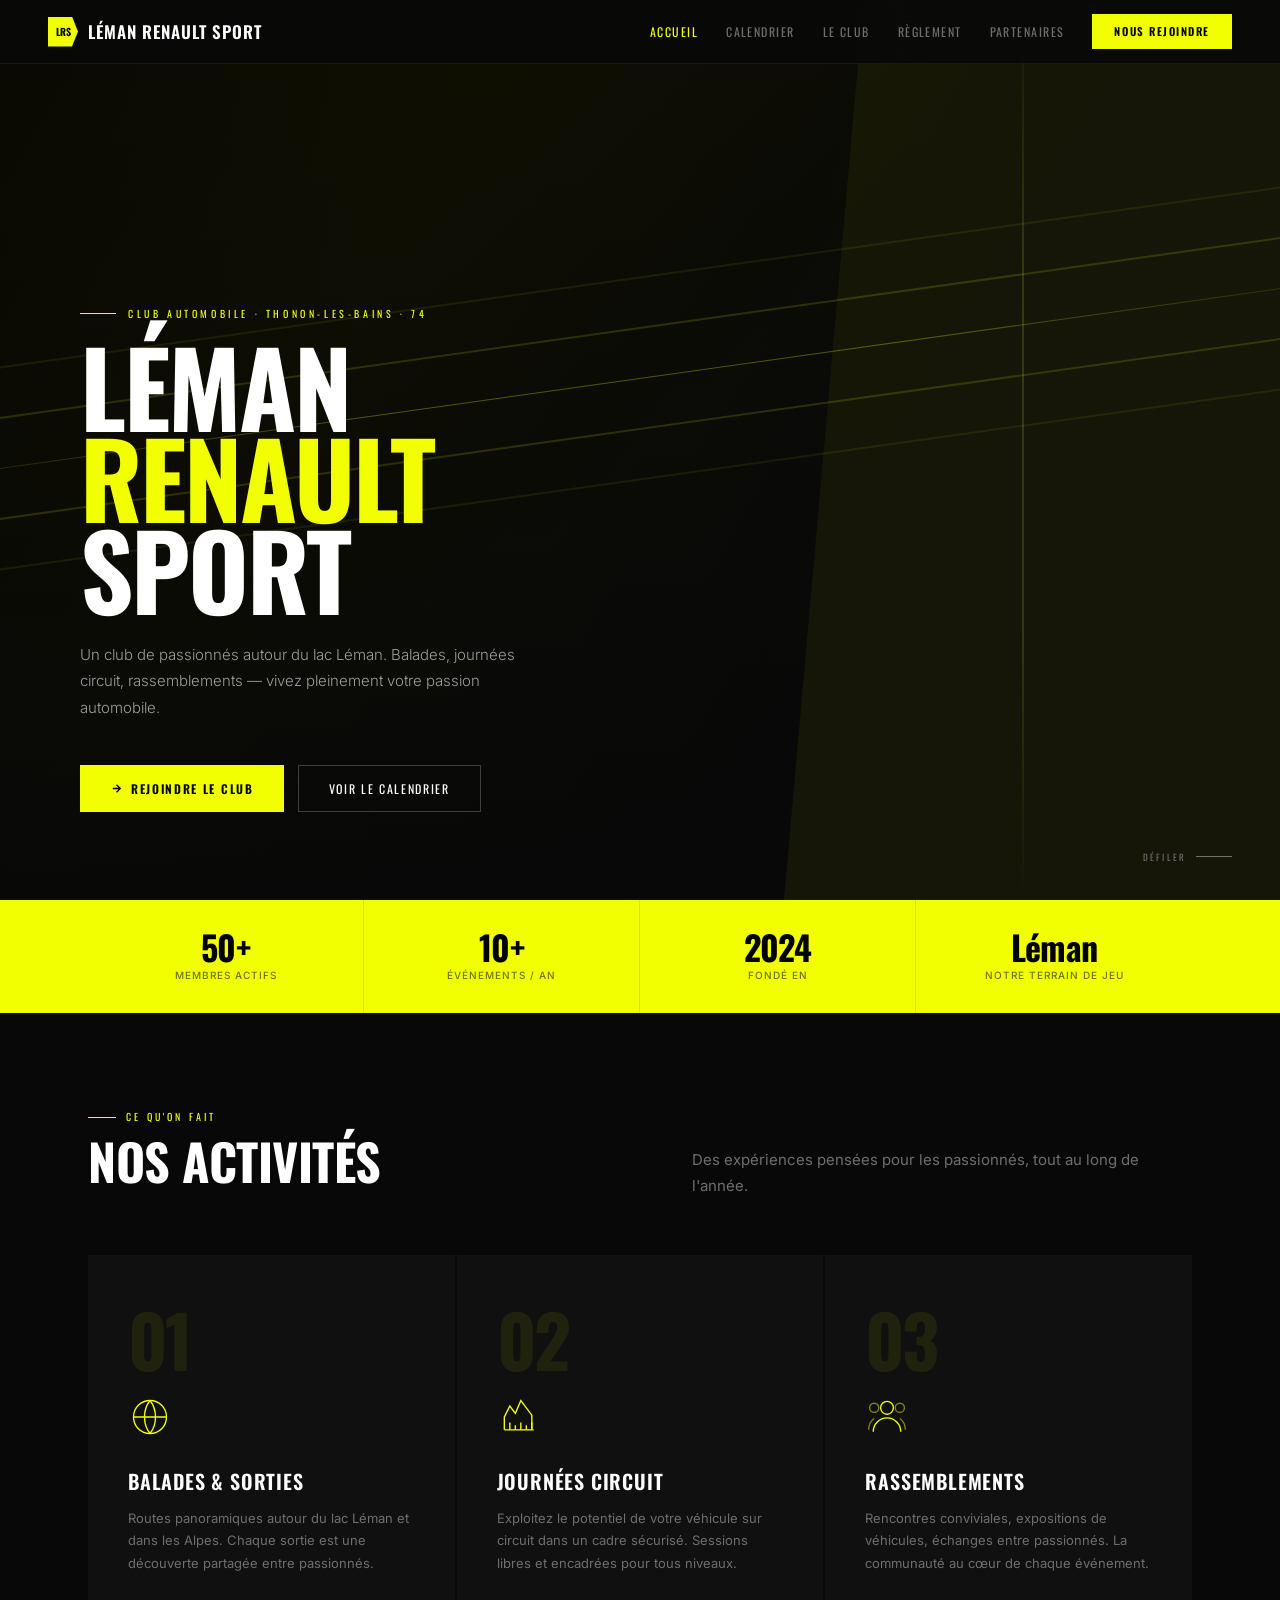
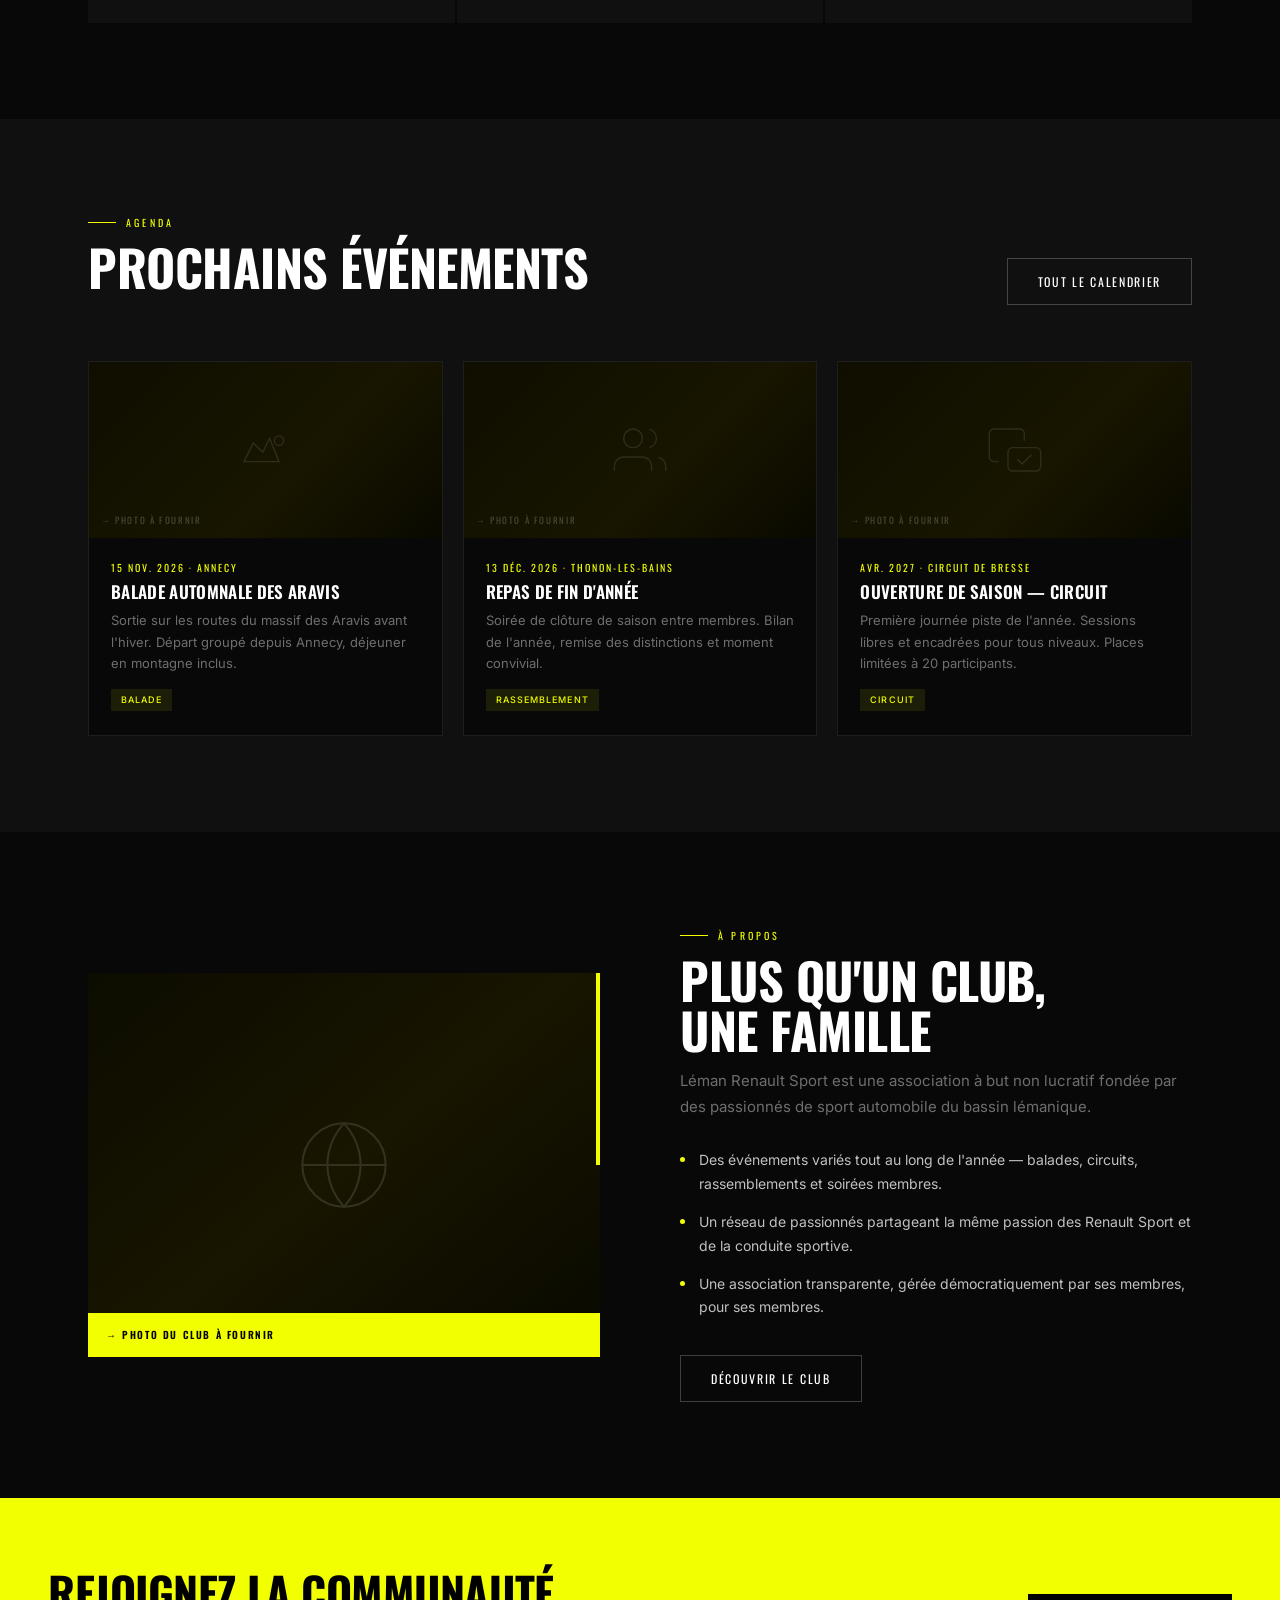
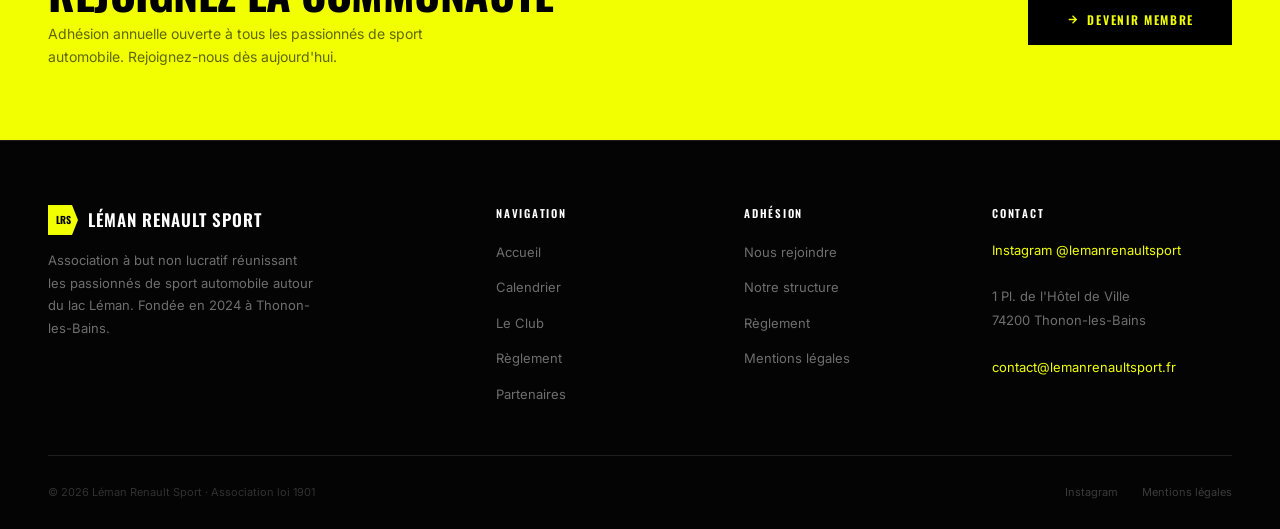
==== index.html @ 1f9570a2 "Instagram : liens footer → profil, lien DM conservé pour le calendrier et nous-rejoindre" ====
<!DOCTYPE html>
<html lang="fr">
<head>
<meta charset="UTF-8">
<meta name="viewport" content="width=device-width, initial-scale=1.0">
<title>Léman Renault Sport — Club automobile du lac Léman</title>
<link rel="preconnect" href="https://fonts.googleapis.com">
<link rel="preconnect" href="https://fonts.gstatic.com" crossorigin>
<link href="https://fonts.googleapis.com/css2?family=Oswald:wght@300;400;500;600;700&family=Inter:ital,wght@0,300;0,400;0,500;0,600;1,300&display=swap" rel="stylesheet">
<style>
:root {
  --bg: #080808;
  --surface: #101010;
  --surface-2: #161616;
  --fg: #ffffff;
  --muted: #6e6e6e;
  --border: #1e1e1e;
  --accent: #f1ff00;
  --accent-dim: rgba(241,255,0,0.08);
}
*, *::before, *::after { box-sizing: border-box; margin: 0; padding: 0; }
html { scroll-behavior: smooth; }
body {
  background: var(--bg);
  color: var(--fg);
  font-family: 'Inter', system-ui, sans-serif;
  font-size: 16px;
  line-height: 1.6;
  overflow-x: hidden;
}

/* ── NAV ── */
nav {
  position: fixed; top: 0; left: 0; right: 0; z-index: 200;
  height: 64px;
  display: flex; align-items: center;
  padding: 0 48px;
  background: rgba(8,8,8,0.88);
  backdrop-filter: blur(16px);
  -webkit-backdrop-filter: blur(16px);
  border-bottom: 1px solid rgba(255,255,255,0.06);
}
.nav-logo {
  display: flex; align-items: center; gap: 10px; margin-right: auto;
  font-family: 'Oswald', sans-serif; font-size: 17px; font-weight: 600;
  letter-spacing: 0.06em; text-transform: uppercase;
  color: var(--fg); text-decoration: none;
}
.logo-badge {
  width: 30px; height: 30px;
  background: var(--accent);
  display: flex; align-items: center; justify-content: center;
  clip-path: polygon(0 0, 80% 0, 100% 50%, 80% 100%, 0 100%);
  flex-shrink: 0;
}
.logo-badge span {
  font-family: 'Oswald', sans-serif; font-size: 10px; font-weight: 700;
  color: #000; letter-spacing: 0;
}
.nav-links {
  display: flex; align-items: center; gap: 28px; list-style: none;
}
.nav-links a {
  font-family: 'Oswald', sans-serif; font-size: 12px; font-weight: 400;
  letter-spacing: 0.12em; text-transform: uppercase;
  color: var(--muted); text-decoration: none;
  transition: color 0.2s;
}
.nav-links a:hover { color: var(--fg); }
.nav-links a.active { color: var(--accent); }
.nav-join {
  margin-left: 28px;
  padding: 9px 22px;
  background: var(--accent); color: #000;
  font-family: 'Oswald', sans-serif; font-size: 11px; font-weight: 600;
  letter-spacing: 0.14em; text-transform: uppercase;
  text-decoration: none; transition: background 0.2s;
}
.nav-join:hover { background: #fff; }
.nav-burger {
  display: none; flex-direction: column; gap: 5px;
  cursor: pointer; margin-left: auto; padding: 6px;
}
.nav-burger span { display: block; width: 22px; height: 2px; background: var(--fg); }

/* ── HERO ── */
.hero {
  position: relative; height: 100vh; min-height: 620px;
  display: flex; align-items: flex-end; padding: 0 0 88px 80px;
  overflow: hidden;
}
.hero-bg {
  position: absolute; inset: 0;
  background:
    linear-gradient(to bottom, rgba(8,8,8,0.2) 0%, rgba(8,8,8,0.55) 55%, rgba(8,8,8,0.97) 100%),
    linear-gradient(120deg, #0a0a00 0%, #111100 30%, #090909 70%, #0a0a0a 100%);
}
/* Yellow diagonal accent */
.hero-diagonal {
  position: absolute; inset: 0; overflow: hidden; pointer-events: none;
}
.hero-diagonal::before {
  content: '';
  position: absolute; top: -10%; right: -5%;
  width: 45%; height: 130%;
  background: var(--accent);
  clip-path: polygon(18% 0, 100% 0, 100% 100%, 0 100%);
  opacity: 0.05;
}
.hero-diagonal::after {
  content: '';
  position: absolute; top: 0; right: 20%;
  width: 2px; height: 100%;
  background: linear-gradient(to bottom, transparent, var(--accent) 30%, var(--accent) 70%, transparent);
  opacity: 0.15;
}
/* Speed lines */
.hero-lines {
  position: absolute; inset: 0; pointer-events: none; overflow: hidden;
}
.hero-lines::before {
  content: '';
  position: absolute; top: 42%; left: -20%; width: 140%; height: 1px;
  background: linear-gradient(90deg, transparent 0%, rgba(241,255,0,0.3) 35%, rgba(241,255,0,0.3) 65%, transparent 100%);
  transform: rotate(-8deg);
  box-shadow:
    0 50px 0 0.5px rgba(241,255,0,0.15),
    0 100px 0 0.5px rgba(241,255,0,0.08),
    0 -50px 0 0.5px rgba(241,255,0,0.15),
    0 -100px 0 0.5px rgba(241,255,0,0.08);
}
.hero-content {
  position: relative; z-index: 2; max-width: 820px;
}
.hero-eyebrow {
  font-family: 'Oswald', sans-serif; font-size: 10px; font-weight: 400;
  letter-spacing: 0.36em; text-transform: uppercase; color: var(--accent);
  margin-bottom: 18px;
  display: flex; align-items: center; gap: 12px;
}
.hero-eyebrow::before {
  content: ''; display: block; width: 36px; height: 1px; background: var(--accent);
}
.hero-title {
  font-family: 'Oswald', sans-serif;
  font-size: clamp(52px, 9vw, 104px);
  font-weight: 700; line-height: 0.88;
  letter-spacing: -0.02em; text-transform: uppercase;
  margin-bottom: 28px;
}
.hero-title .y { color: var(--accent); }
.hero-sub {
  font-size: 15px; font-weight: 300;
  color: rgba(255,255,255,0.6);
  max-width: 440px; margin-bottom: 44px; line-height: 1.75;
}
.hero-actions { display: flex; align-items: center; gap: 14px; }
.btn-primary {
  display: inline-flex; align-items: center; gap: 8px;
  padding: 14px 30px;
  background: var(--accent); color: #000;
  font-family: 'Oswald', sans-serif; font-size: 12px; font-weight: 600;
  letter-spacing: 0.14em; text-transform: uppercase; text-decoration: none;
  transition: background 0.18s, transform 0.18s;
}
.btn-primary:hover { background: #fff; transform: translateY(-2px); }
.btn-ghost {
  display: inline-flex; align-items: center; gap: 8px;
  padding: 13px 30px;
  border: 1px solid rgba(255,255,255,0.22); color: var(--fg);
  font-family: 'Oswald', sans-serif; font-size: 12px; font-weight: 400;
  letter-spacing: 0.14em; text-transform: uppercase; text-decoration: none;
  transition: border-color 0.18s;
}
.btn-ghost:hover { border-color: rgba(255,255,255,0.7); }
.hero-scroll {
  position: absolute; bottom: 36px; right: 48px; z-index: 2;
  display: flex; align-items: center; gap: 10px;
  font-family: 'Oswald', sans-serif; font-size: 9px; font-weight: 400;
  letter-spacing: 0.24em; text-transform: uppercase; color: var(--muted);
}
.hero-scroll::after {
  content: ''; display: block; width: 36px; height: 1px; background: var(--muted);
}

/* ── STATS BAR ── */
.stats {
  background: var(--accent);
}
.stats-inner {
  display: grid; grid-template-columns: repeat(4,1fr);
  max-width: 1200px; margin: 0 auto; padding: 0 48px;
}
.stat {
  padding: 30px 0;
  display: flex; flex-direction: column; align-items: center; gap: 3px;
  border-right: 1px solid rgba(0,0,0,0.1);
}
.stat:last-child { border-right: none; }
.stat-n {
  font-family: 'Oswald', sans-serif; font-size: 34px; font-weight: 700;
  color: #000; letter-spacing: -0.02em; line-height: 1;
}
.stat-l {
  font-size: 10px; font-weight: 500; letter-spacing: 0.1em;
  text-transform: uppercase; color: rgba(0,0,0,0.55);
}

/* ── SHARED SECTION STYLES ── */
.sec { padding: 96px 0; }
.container { max-width: 1200px; margin: 0 auto; padding: 0 48px; }
.eyebrow {
  font-family: 'Oswald', sans-serif; font-size: 10px; font-weight: 400;
  letter-spacing: 0.32em; text-transform: uppercase; color: var(--accent);
  margin-bottom: 10px;
  display: flex; align-items: center; gap: 10px;
}
.eyebrow::before { content: ''; display: block; width: 28px; height: 1px; background: var(--accent); }
.sec-title {
  font-family: 'Oswald', sans-serif;
  font-size: clamp(30px, 4vw, 50px);
  font-weight: 700; text-transform: uppercase;
  letter-spacing: -0.01em; line-height: 1; margin-bottom: 14px;
}
.sec-lead {
  font-size: 15px; color: var(--muted); line-height: 1.75; max-width: 500px;
}
.sec-header {
  display: flex; align-items: flex-end; justify-content: space-between;
  gap: 40px; margin-bottom: 56px;
}
.sec-header .sec-lead { margin-bottom: 0; }

/* ── ACTIVITIES ── */
.activities-bg { background: var(--bg); }
.act-grid {
  display: grid; grid-template-columns: repeat(3,1fr); gap: 2px;
}
.act-card {
  padding: 48px 40px;
  background: var(--surface);
  position: relative; overflow: hidden;
  transition: background 0.25s;
}
.act-card::after {
  content: ''; position: absolute; bottom: 0; left: 0; right: 0; height: 2px;
  background: var(--accent);
  transform: scaleX(0); transform-origin: left;
  transition: transform 0.3s;
}
.act-card:hover { background: var(--surface-2); }
.act-card:hover::after { transform: scaleX(1); }
.act-num {
  font-family: 'Oswald', sans-serif; font-size: 72px; font-weight: 700;
  color: var(--accent-dim); line-height: 1;
  letter-spacing: -0.04em; margin-bottom: 20px;
}
.act-icon {
  width: 44px; height: 44px; margin-bottom: 18px; color: var(--accent);
}
.act-card h3 {
  font-family: 'Oswald', sans-serif; font-size: 20px; font-weight: 600;
  text-transform: uppercase; letter-spacing: 0.04em; margin-bottom: 10px;
}
.act-card p { font-size: 13px; color: var(--muted); line-height: 1.75; }

/* ── EVENTS PREVIEW ── */
.events-bg { background: var(--surface); }
.ev-grid {
  display: grid; grid-template-columns: repeat(3,1fr); gap: 20px;
}
.ev-card {
  background: var(--bg); border: 1px solid var(--border);
  overflow: hidden; transition: border-color 0.2s, transform 0.2s;
}
.ev-card:hover { border-color: rgba(241,255,0,0.4); transform: translateY(-4px); }
.ev-img {
  height: 176px; position: relative; overflow: hidden;
  background: linear-gradient(135deg, #0f0e00 0%, #181600 60%, #0a0900 100%);
  display: flex; align-items: center; justify-content: center;
}
.ev-img-label {
  position: absolute; bottom: 10px; left: 12px;
  font-family: 'Oswald', sans-serif; font-size: 9px; letter-spacing: 0.18em;
  text-transform: uppercase; color: rgba(255,255,255,0.22);
}
.ev-img svg { opacity: 0.1; }
.ev-body { padding: 22px 22px 24px; }
.ev-date {
  font-family: 'Oswald', sans-serif; font-size: 10px; font-weight: 400;
  letter-spacing: 0.2em; text-transform: uppercase; color: var(--accent);
  margin-bottom: 6px;
}
.ev-card h3 {
  font-family: 'Oswald', sans-serif; font-size: 17px; font-weight: 600;
  text-transform: uppercase; letter-spacing: 0.02em;
  line-height: 1.2; margin-bottom: 8px;
}
.ev-card p { font-size: 13px; color: var(--muted); line-height: 1.65; }
.ev-tag {
  display: inline-block; margin-top: 14px;
  padding: 4px 10px;
  background: rgba(241,255,0,0.09); color: var(--accent);
  font-size: 9px; font-weight: 500; letter-spacing: 0.12em; text-transform: uppercase;
}

/* ── ABOUT ── */
.about-bg { background: var(--bg); }
.about-grid {
  display: grid; grid-template-columns: 1fr 1fr; gap: 80px; align-items: center;
}
.about-visual {
  aspect-ratio: 4/3; position: relative;
  background: var(--surface); overflow: hidden;
}
.about-vis-inner {
  position: absolute; inset: 0;
  background: linear-gradient(140deg, #0c0c00 0%, #181500 50%, #090900 100%);
  display: flex; align-items: center; justify-content: center;
}
.about-vis-inner svg { opacity: 0.12; }
.about-vis-bar {
  position: absolute; bottom: 0; left: 0; right: 0;
  padding: 14px 18px;
  background: var(--accent);
  font-family: 'Oswald', sans-serif; font-size: 10px; font-weight: 600;
  letter-spacing: 0.16em; text-transform: uppercase; color: #000;
}
.about-vis-stripe {
  position: absolute; top: 0; right: 0; width: 4px; height: 50%;
  background: var(--accent);
}
.about-values {
  display: flex; flex-direction: column; gap: 14px;
  margin: 28px 0 36px;
}
.about-val {
  display: flex; align-items: flex-start; gap: 14px;
}
.val-dot {
  width: 5px; height: 5px; background: var(--accent); border-radius: 50%;
  margin-top: 9px; flex-shrink: 0;
}
.about-val p { font-size: 14px; color: rgba(255,255,255,0.75); line-height: 1.7; }

/* ── JOIN CTA ── */
.join-band {
  background: var(--accent);
  padding: 0 48px;
}
.join-inner {
  max-width: 1200px; margin: 0 auto;
  display: flex; align-items: center; justify-content: space-between;
  gap: 40px; padding: 72px 0;
}
.join-inner h2 {
  font-family: 'Oswald', sans-serif;
  font-size: clamp(26px, 3.5vw, 46px);
  font-weight: 700; text-transform: uppercase;
  letter-spacing: -0.01em; color: #000; line-height: 1;
}
.join-inner p { font-size: 14px; color: rgba(0,0,0,0.6); margin-top: 8px; max-width: 380px; }
.btn-dark {
  flex-shrink: 0;
  display: inline-flex; align-items: center; gap: 8px;
  padding: 16px 38px;
  background: #000; color: var(--accent);
  font-family: 'Oswald', sans-serif; font-size: 12px; font-weight: 600;
  letter-spacing: 0.14em; text-transform: uppercase; text-decoration: none;
  transition: background 0.18s;
}
.btn-dark:hover { background: #1a1a1a; }

/* ── FOOTER ── */
footer {
  background: #040404;
  border-top: 1px solid var(--border);
  padding: 64px 48px 28px;
}
.footer-grid {
  max-width: 1200px; margin: 0 auto;
  display: grid; grid-template-columns: 2fr 1fr 1fr 1.2fr;
  gap: 48px;
  padding-bottom: 48px; border-bottom: 1px solid var(--border); margin-bottom: 28px;
}
.footer-brand p {
  font-size: 13px; color: var(--muted); line-height: 1.75;
  margin-top: 14px; max-width: 270px;
}
.footer-col h4 {
  font-family: 'Oswald', sans-serif; font-size: 11px; font-weight: 600;
  letter-spacing: 0.16em; text-transform: uppercase;
  color: var(--fg); margin-bottom: 16px;
}
.footer-col ul { list-style: none; display: flex; flex-direction: column; gap: 10px; }
.footer-col ul li a {
  font-size: 13px; color: var(--muted); text-decoration: none; transition: color 0.2s;
}
.footer-col ul li a:hover { color: var(--fg); }
.footer-contact p { font-size: 13px; color: var(--muted); line-height: 1.8; }
.footer-contact a { color: var(--accent); text-decoration: none; }
.footer-bottom {
  max-width: 1200px; margin: 0 auto;
  display: flex; align-items: center; justify-content: space-between; gap: 20px;
}
.footer-bottom p { font-size: 11px; color: rgba(255,255,255,0.18); }
.footer-bottom a { font-size: 11px; color: rgba(255,255,255,0.22); text-decoration: none; transition: color 0.2s; }
.footer-bottom a:hover { color: rgba(255,255,255,0.6); }

/* ── RESPONSIVE ── */
@media (max-width: 1024px) {
  nav { padding: 0 28px; }
  .hero { padding-left: 40px; }
  .stats-inner { padding: 0 28px; }
  .container { padding: 0 28px; }
  .join-band { padding: 0 28px; }
  footer { padding: 56px 28px 24px; }
  .footer-grid { padding: 0 0 40px; }
  .footer-bottom { max-width: 100%; }
}
@media (max-width: 768px) {
  .nav-links, .nav-join { display: none; }
  .nav-burger { display: flex; }
  .hero { padding-left: 24px; padding-bottom: 64px; }
  .stats-inner { grid-template-columns: 1fr 1fr; padding: 0 24px; }
  .stat { border-right: none; border-bottom: 1px solid rgba(0,0,0,0.1); }
  .stat:nth-child(2n) { border-bottom: none; }
  .act-grid { grid-template-columns: 1fr; }
  .ev-grid { grid-template-columns: 1fr; }
  .about-grid { grid-template-columns: 1fr; gap: 36px; }
  .join-inner { flex-direction: column; align-items: flex-start; gap: 24px; }
  .footer-grid { grid-template-columns: 1fr 1fr; }
  .container { padding: 0 24px; }
  .join-band { padding: 0 24px; }
  footer { padding: 48px 24px 24px; }
  .sec { padding: 72px 0; }
  .footer-bottom { flex-direction: column; align-items: flex-start; }
  .sec-header { flex-direction: column; align-items: flex-start; gap: 16px; }
}
@media (max-width: 480px) {
  .hero-title { font-size: 52px; }
  .footer-grid { grid-template-columns: 1fr; }
}
</style>
</head>
<body>

<!-- ═══ NAV ═══ -->
<nav data-od-id="nav">
  <a href="index.html" class="nav-logo">
    <div class="logo-badge"><span>LRS</span></div>
    Léman Renault Sport
  </a>
  <ul class="nav-links">
    <li><a href="index.html" class="active">Accueil</a></li>
    <li><a href="calendrier.html">Calendrier</a></li>
    <li><a href="notre-structure.html">Le Club</a></li>
    <li><a href="reglements.html">Règlement</a></li>
    <li><a href="partenaires.html">Partenaires</a></li>
  </ul>
  <a href="nous-rejoindre.html" class="nav-join">Nous Rejoindre</a>
  <div class="nav-burger" aria-label="Menu">
    <span></span><span></span><span></span>
  </div>
</nav>

<!-- ═══ HERO ═══ -->
<section class="hero" data-od-id="hero">
  <div class="hero-bg"></div>
  <div class="hero-diagonal"></div>
  <div class="hero-lines"></div>
  <div class="hero-content">
    <p class="hero-eyebrow">Club automobile · Thonon-les-Bains · 74</p>
    <h1 class="hero-title">
      Léman<br>
      <span class="y">Renault</span><br>
      Sport
    </h1>
    <p class="hero-sub">Un club de passionnés autour du lac Léman. Balades, journées circuit, rassemblements — vivez pleinement votre passion automobile.</p>
    <div class="hero-actions">
      <a href="nous-rejoindre.html" class="btn-primary">
        <svg width="13" height="13" viewBox="0 0 24 24" fill="none" stroke="currentColor" stroke-width="2.5"><path d="M5 12h14M12 5l7 7-7 7"/></svg>
        Rejoindre le club
      </a>
      <a href="calendrier.html" class="btn-ghost">Voir le calendrier</a>
    </div>
  </div>
  <p class="hero-scroll">Défiler</p>
</section>

<!-- ═══ STATS ═══ -->
<div class="stats" data-od-id="stats-bar">
  <div class="stats-inner">
    <div class="stat">
      <div class="stat-n">50+</div>
      <div class="stat-l">Membres actifs</div>
    </div>
    <div class="stat">
      <div class="stat-n">10+</div>
      <div class="stat-l">Événements / an</div>
    </div>
    <div class="stat">
      <div class="stat-n">2024</div>
      <div class="stat-l">Fondé en</div>
    </div>
    <div class="stat">
      <div class="stat-n">Léman</div>
      <div class="stat-l">Notre terrain de jeu</div>
    </div>
  </div>
</div>

<!-- ═══ ACTIVITIES ═══ -->
<div class="sec activities-bg" data-od-id="activities">
  <div class="container">
    <div class="sec-header">
      <div>
        <p class="eyebrow">Ce qu'on fait</p>
        <h2 class="sec-title">Nos activités</h2>
      </div>
      <p class="sec-lead">Des expériences pensées pour les passionnés, tout au long de l'année.</p>
    </div>
    <div class="act-grid">
      <div class="act-card" data-od-id="act-balades">
        <div class="act-num">01</div>
        <svg class="act-icon" viewBox="0 0 48 48" fill="none" stroke="currentColor" stroke-width="1.5">
          <path d="M6 24a18 18 0 1 0 36 0A18 18 0 0 0 6 24z"/>
          <path d="M6 24h36M24 6c-4 5-6 11-6 18s2 13 6 18"/>
          <path d="M24 6c4 5 6 11 6 18s-2 13-6 18"/>
        </svg>
        <h3>Balades &amp; Sorties</h3>
        <p>Routes panoramiques autour du lac Léman et dans les Alpes. Chaque sortie est une découverte partagée entre passionnés.</p>
      </div>
      <div class="act-card" data-od-id="act-circuit">
        <div class="act-num">02</div>
        <svg class="act-icon" viewBox="0 0 48 48" fill="none" stroke="currentColor" stroke-width="1.5">
          <path d="M8 38V24l6-12 6 8 6-14 6 8 6 8v16"/>
          <path d="M8 38h32M14 38v-8M20 38v-5M26 38v-8M32 38v-5M38 38v-8"/>
        </svg>
        <h3>Journées Circuit</h3>
        <p>Exploitez le potentiel de votre véhicule sur circuit dans un cadre sécurisé. Sessions libres et encadrées pour tous niveaux.</p>
      </div>
      <div class="act-card" data-od-id="act-rassemblements">
        <div class="act-num">03</div>
        <svg class="act-icon" viewBox="0 0 48 48" fill="none" stroke="currentColor" stroke-width="1.5">
          <circle cx="24" cy="14" r="7"/>
          <path d="M9 40c0-8.3 6.7-15 15-15s15 6.7 15 15"/>
          <circle cx="38" cy="14" r="5" opacity=".5"/>
          <path d="M44 38c0-5.2-2.5-9.8-6-12.3" opacity=".5"/>
          <circle cx="10" cy="14" r="5" opacity=".5"/>
          <path d="M4 38c0-5.2 2.5-9.8 6-12.3" opacity=".5"/>
        </svg>
        <h3>Rassemblements</h3>
        <p>Rencontres conviviales, expositions de véhicules, échanges entre passionnés. La communauté au cœur de chaque événement.</p>
      </div>
    </div>
  </div>
</div>

<!-- ═══ EVENTS PREVIEW ═══ -->
<div class="sec events-bg" data-od-id="events-preview">
  <div class="container">
    <div class="sec-header">
      <div>
        <p class="eyebrow">Agenda</p>
        <h2 class="sec-title">Prochains événements</h2>
      </div>
      <a href="calendrier.html" class="btn-ghost">Tout le calendrier</a>
    </div>
    <div class="ev-grid">
      <div class="ev-card" data-od-id="event-card-aravis">
        <div class="ev-img">
          <svg width="56" height="56" viewBox="0 0 24 24" fill="none" stroke="white" stroke-width="0.6">
            <path d="M3 17l4-8 4 4 3-6 4 10H3z"/>
            <circle cx="18" cy="8" r="2"/>
          </svg>
          <span class="ev-img-label">→ Photo à fournir</span>
        </div>
        <div class="ev-body">
          <div class="ev-date">15 Nov. 2026 · Annecy</div>
          <h3>Balade Automnale des Aravis</h3>
          <p>Sortie sur les routes du massif des Aravis avant l'hiver. Départ groupé depuis Annecy, déjeuner en montagne inclus.</p>
          <span class="ev-tag">Balade</span>
        </div>
      </div>
      <div class="ev-card" data-od-id="event-card-repas">
        <div class="ev-img">
          <svg width="56" height="56" viewBox="0 0 24 24" fill="none" stroke="white" stroke-width="0.6">
            <path d="M17 21v-2a4 4 0 0 0-4-4H5a4 4 0 0 0-4 4v2"/>
            <circle cx="9" cy="7" r="4"/>
            <path d="M23 21v-2a4 4 0 0 0-3-3.87M16 3.13a4 4 0 0 1 0 7.75"/>
          </svg>
          <span class="ev-img-label">→ Photo à fournir</span>
        </div>
        <div class="ev-body">
          <div class="ev-date">13 Déc. 2026 · Thonon-les-Bains</div>
          <h3>Repas de Fin d'Année</h3>
          <p>Soirée de clôture de saison entre membres. Bilan de l'année, remise des distinctions et moment convivial.</p>
          <span class="ev-tag">Rassemblement</span>
        </div>
      </div>
      <div class="ev-card" data-od-id="event-card-circuit">
        <div class="ev-img">
          <svg width="56" height="56" viewBox="0 0 24 24" fill="none" stroke="white" stroke-width="0.6">
            <path d="M5 17H3a2 2 0 0 1-2-2V5a2 2 0 0 1 2-2h11a2 2 0 0 1 2 2v3"/>
            <rect x="9" y="11" width="14" height="10" rx="2"/>
            <path d="M13 16l2 2 4-4"/>
          </svg>
          <span class="ev-img-label">→ Photo à fournir</span>
        </div>
        <div class="ev-body">
          <div class="ev-date">Avr. 2027 · Circuit de Bresse</div>
          <h3>Ouverture de Saison — Circuit</h3>
          <p>Première journée piste de l'année. Sessions libres et encadrées pour tous niveaux. Places limitées à 20 participants.</p>
          <span class="ev-tag">Circuit</span>
        </div>
      </div>
    </div>
  </div>
</div>

<!-- ═══ ABOUT ═══ -->
<div class="sec about-bg" data-od-id="about">
  <div class="container">
    <div class="about-grid">
      <div class="about-visual">
        <div class="about-vis-inner">
          <svg width="100" height="100" viewBox="0 0 24 24" fill="none" stroke="white" stroke-width="0.5">
            <circle cx="12" cy="12" r="10"/>
            <path d="M12 2a15.3 15.3 0 0 1 4 10 15.3 15.3 0 0 1-4 10 15.3 15.3 0 0 1-4-10 15.3 15.3 0 0 1 4-10z"/>
            <path d="M2 12h20"/>
          </svg>
        </div>
        <div class="about-vis-stripe"></div>
        <div class="about-vis-bar">→ Photo du club à fournir</div>
      </div>
      <div class="about-text">
        <p class="eyebrow">À propos</p>
        <h2 class="sec-title">Plus qu'un club,<br>une famille</h2>
        <p class="sec-lead">Léman Renault Sport est une association à but non lucratif fondée par des passionnés de sport automobile du bassin lémanique.</p>
        <div class="about-values">
          <div class="about-val">
            <div class="val-dot"></div>
            <p>Des événements variés tout au long de l'année — balades, circuits, rassemblements et soirées membres.</p>
          </div>
          <div class="about-val">
            <div class="val-dot"></div>
            <p>Un réseau de passionnés partageant la même passion des Renault Sport et de la conduite sportive.</p>
          </div>
          <div class="about-val">
            <div class="val-dot"></div>
            <p>Une association transparente, gérée démocratiquement par ses membres, pour ses membres.</p>
          </div>
        </div>
        <a href="notre-structure.html" class="btn-ghost">Découvrir le club</a>
      </div>
    </div>
  </div>
</div>

<!-- ═══ JOIN CTA ═══ -->
<div class="join-band" data-od-id="join-cta">
  <div class="join-inner">
    <div>
      <h2>Rejoignez la communauté</h2>
      <p>Adhésion annuelle ouverte à tous les passionnés de sport automobile. Rejoignez-nous dès aujourd'hui.</p>
    </div>
    <a href="nous-rejoindre.html" class="btn-dark">
      <svg width="13" height="13" viewBox="0 0 24 24" fill="none" stroke="currentColor" stroke-width="2.5"><path d="M5 12h14M12 5l7 7-7 7"/></svg>
      Devenir membre
    </a>
  </div>
</div>

<!-- ═══ FOOTER ═══ -->
<footer data-od-id="footer">
  <div class="footer-grid">
    <div class="footer-brand">
      <a href="index.html" class="nav-logo" style="text-decoration:none;">
        <div class="logo-badge"><span>LRS</span></div>
        Léman Renault Sport
      </a>
      <p>Association à but non lucratif réunissant les passionnés de sport automobile autour du lac Léman. Fondée en 2024 à Thonon-les-Bains.</p>
    </div>
    <div class="footer-col">
      <h4>Navigation</h4>
      <ul>
        <li><a href="index.html">Accueil</a></li>
        <li><a href="calendrier.html">Calendrier</a></li>
        <li><a href="notre-structure.html">Le Club</a></li>
        <li><a href="reglements.html">Règlement</a></li>
        <li><a href="partenaires.html">Partenaires</a></li>
      </ul>
    </div>
    <div class="footer-col">
      <h4>Adhésion</h4>
      <ul>
        <li><a href="nous-rejoindre.html">Nous rejoindre</a></li>
        <li><a href="notre-structure.html">Notre structure</a></li>
        <li><a href="reglements.html">Règlement</a></li>
        <li><a href="reglements.html#cg">Mentions légales</a></li>
      </ul>
    </div>
    <div class="footer-col footer-contact">
      <h4>Contact</h4>
      <p>
        <a href="https://www.instagram.com/lemanrenaultsport/" target="_blank" rel="noopener">Instagram @lemanrenaultsport</a><br><br>
        1 Pl. de l'Hôtel de Ville<br>
        74200 Thonon-les-Bains<br><br>
        <a href="mailto:contact@lemanrenaultsport.fr">contact@lemanrenaultsport.fr</a>
      </p>
    </div>
  </div>
  <div class="footer-bottom">
    <p>© 2026 Léman Renault Sport · Association loi 1901</p>
    <div style="display:flex;align-items:center;gap:24px;">
      <a href="https://www.instagram.com/lemanrenaultsport/" target="_blank" rel="noopener">Instagram</a>
      <a href="reglements.html#cg">Mentions légales</a>
    </div>
  </div>
</footer>

</body>
</html>
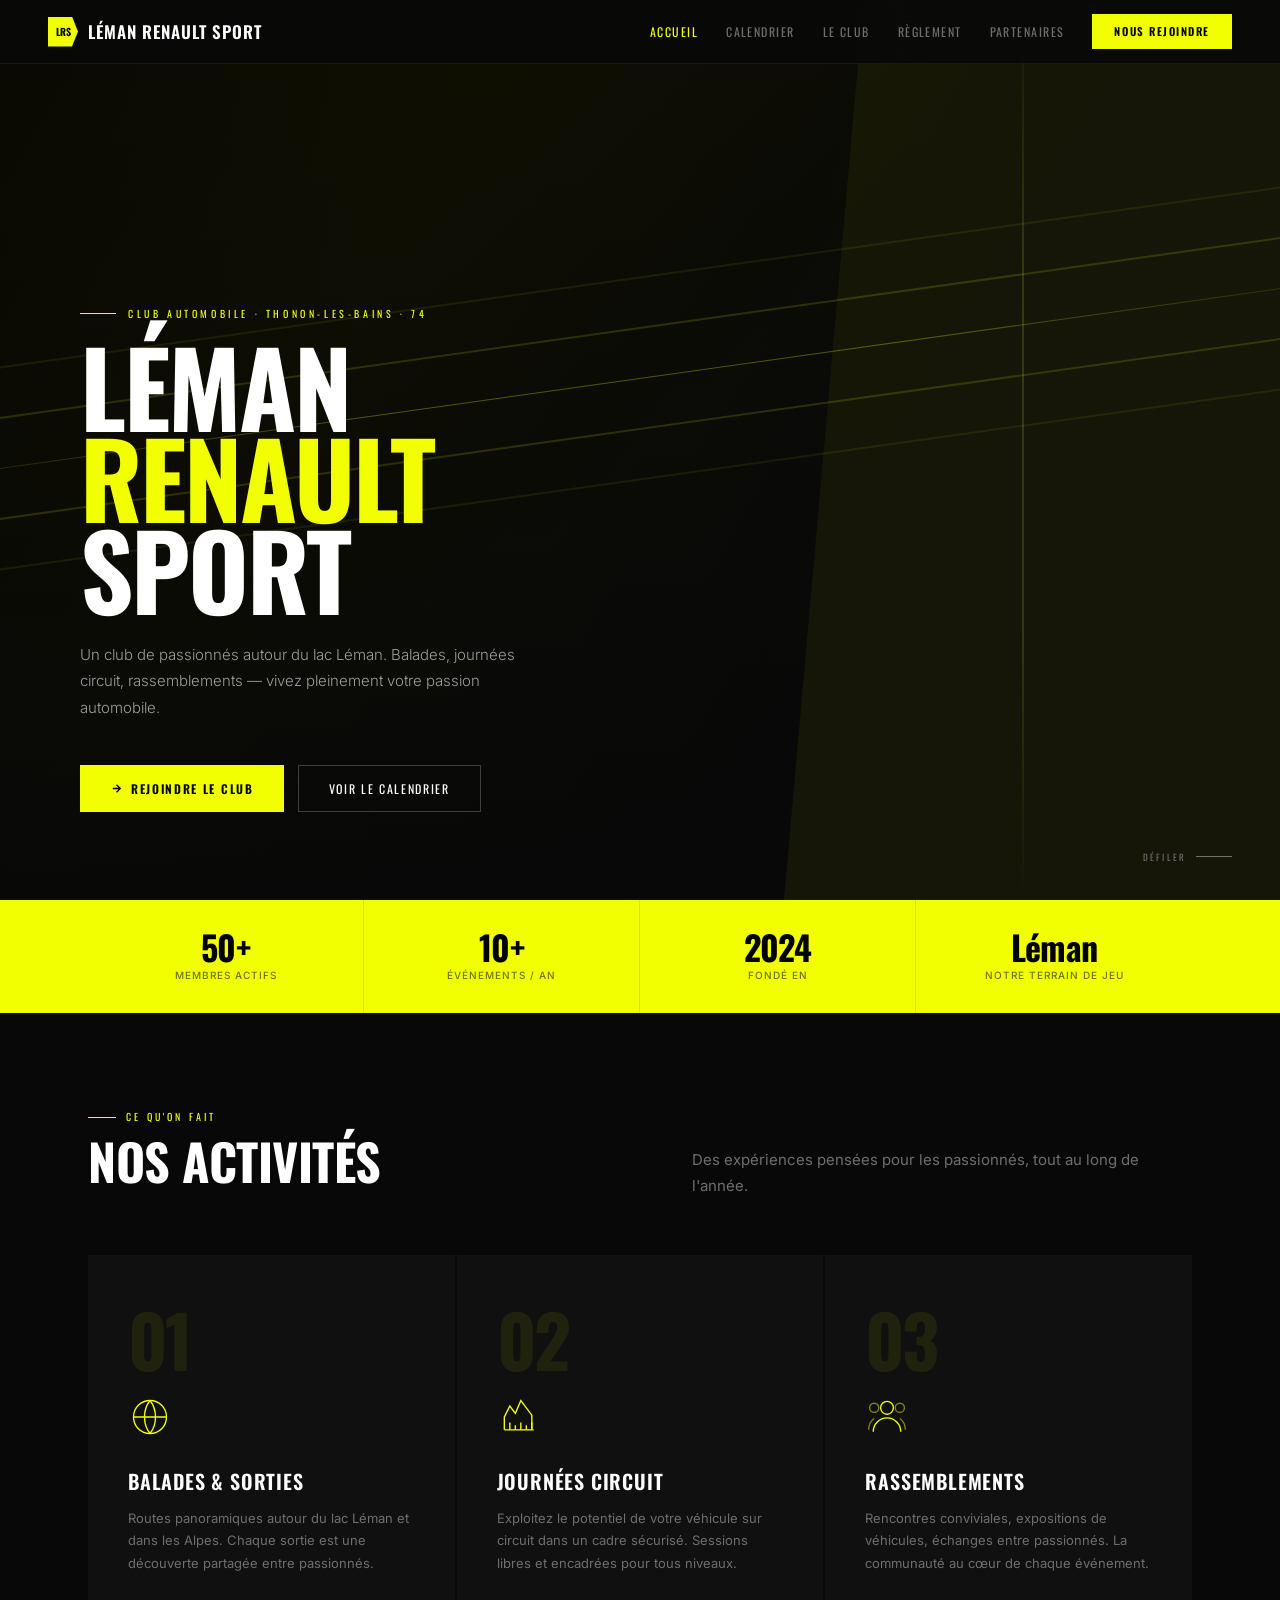
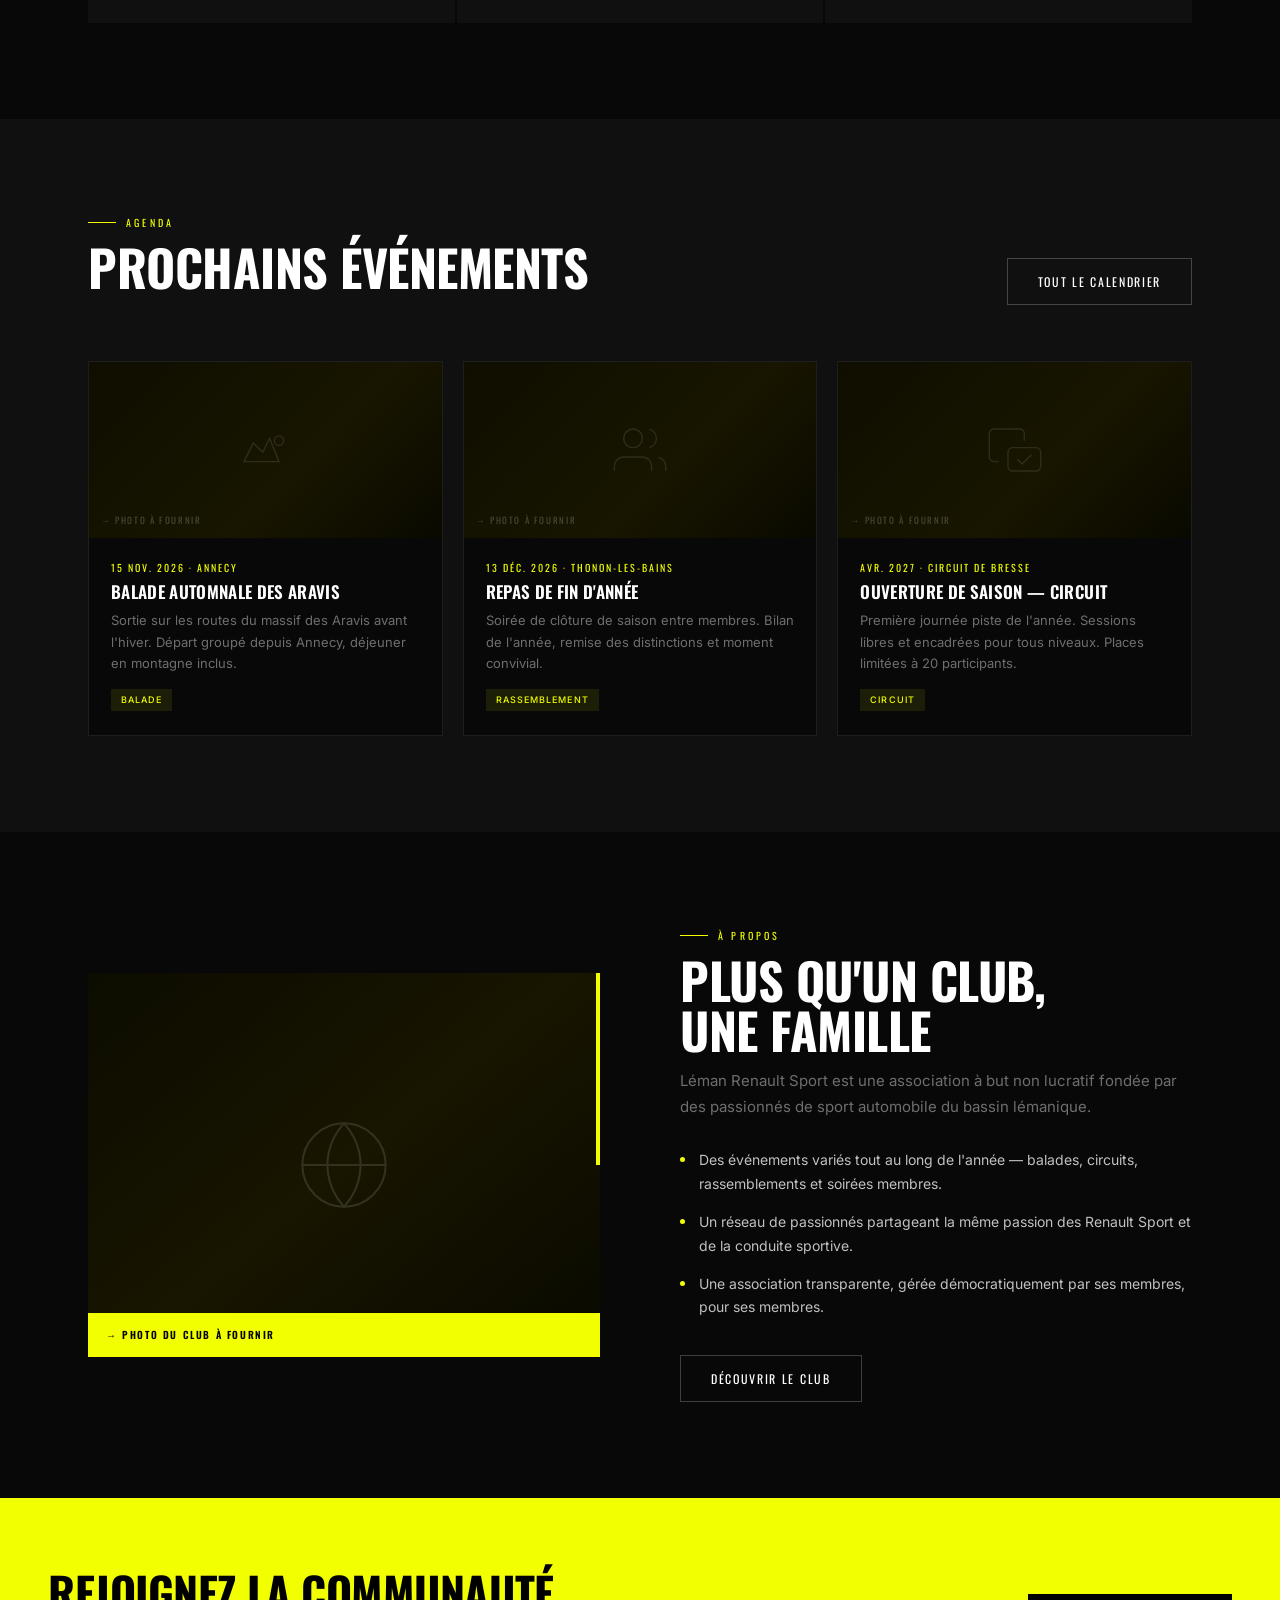
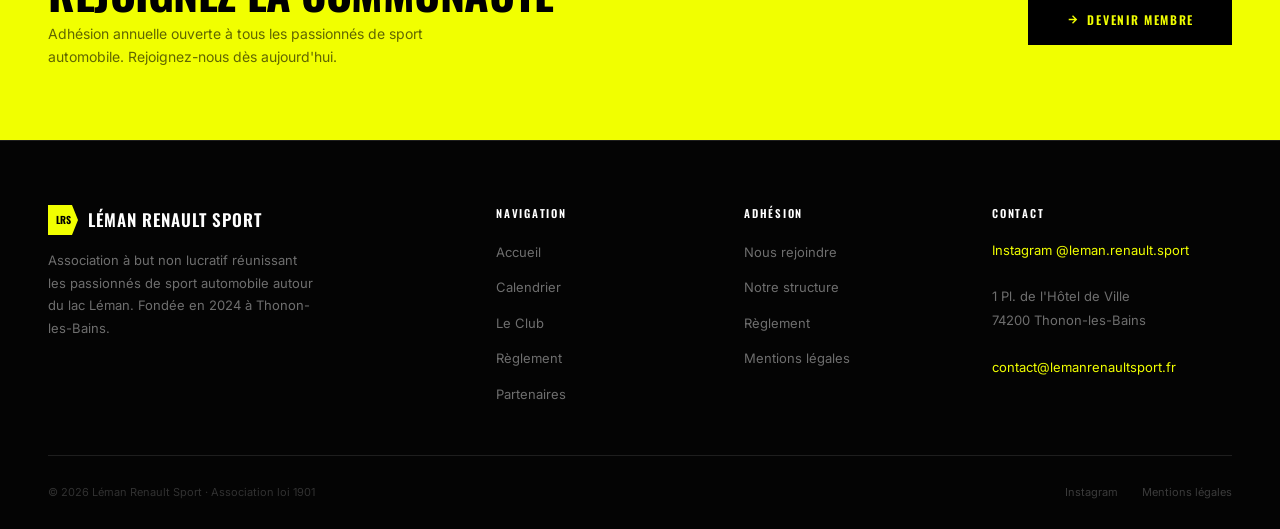
==== commit bd31c464: "Instagram : correction identifiant → leman.renault.sport sur toutes les pages" ====
--- a/index.html
+++ b/index.html
@@ -704,7 +704,7 @@
     <div class="footer-col footer-contact">
       <h4>Contact</h4>
       <p>
-        <a href="https://www.instagram.com/lemanrenaultsport/" target="_blank" rel="noopener">Instagram @lemanrenaultsport</a><br><br>
+        <a href="https://ig.me/m/leman.renault.sport" target="_blank" rel="noopener">Instagram @leman.renault.sport</a><br><br>
         1 Pl. de l'Hôtel de Ville<br>
         74200 Thonon-les-Bains<br><br>
         <a href="mailto:contact@lemanrenaultsport.fr">contact@lemanrenaultsport.fr</a>
@@ -714,7 +714,7 @@
   <div class="footer-bottom">
     <p>© 2026 Léman Renault Sport · Association loi 1901</p>
     <div style="display:flex;align-items:center;gap:24px;">
-      <a href="https://www.instagram.com/lemanrenaultsport/" target="_blank" rel="noopener">Instagram</a>
+      <a href="https://ig.me/m/leman.renault.sport" target="_blank" rel="noopener">Instagram</a>
       <a href="reglements.html#cg">Mentions légales</a>
     </div>
   </div>
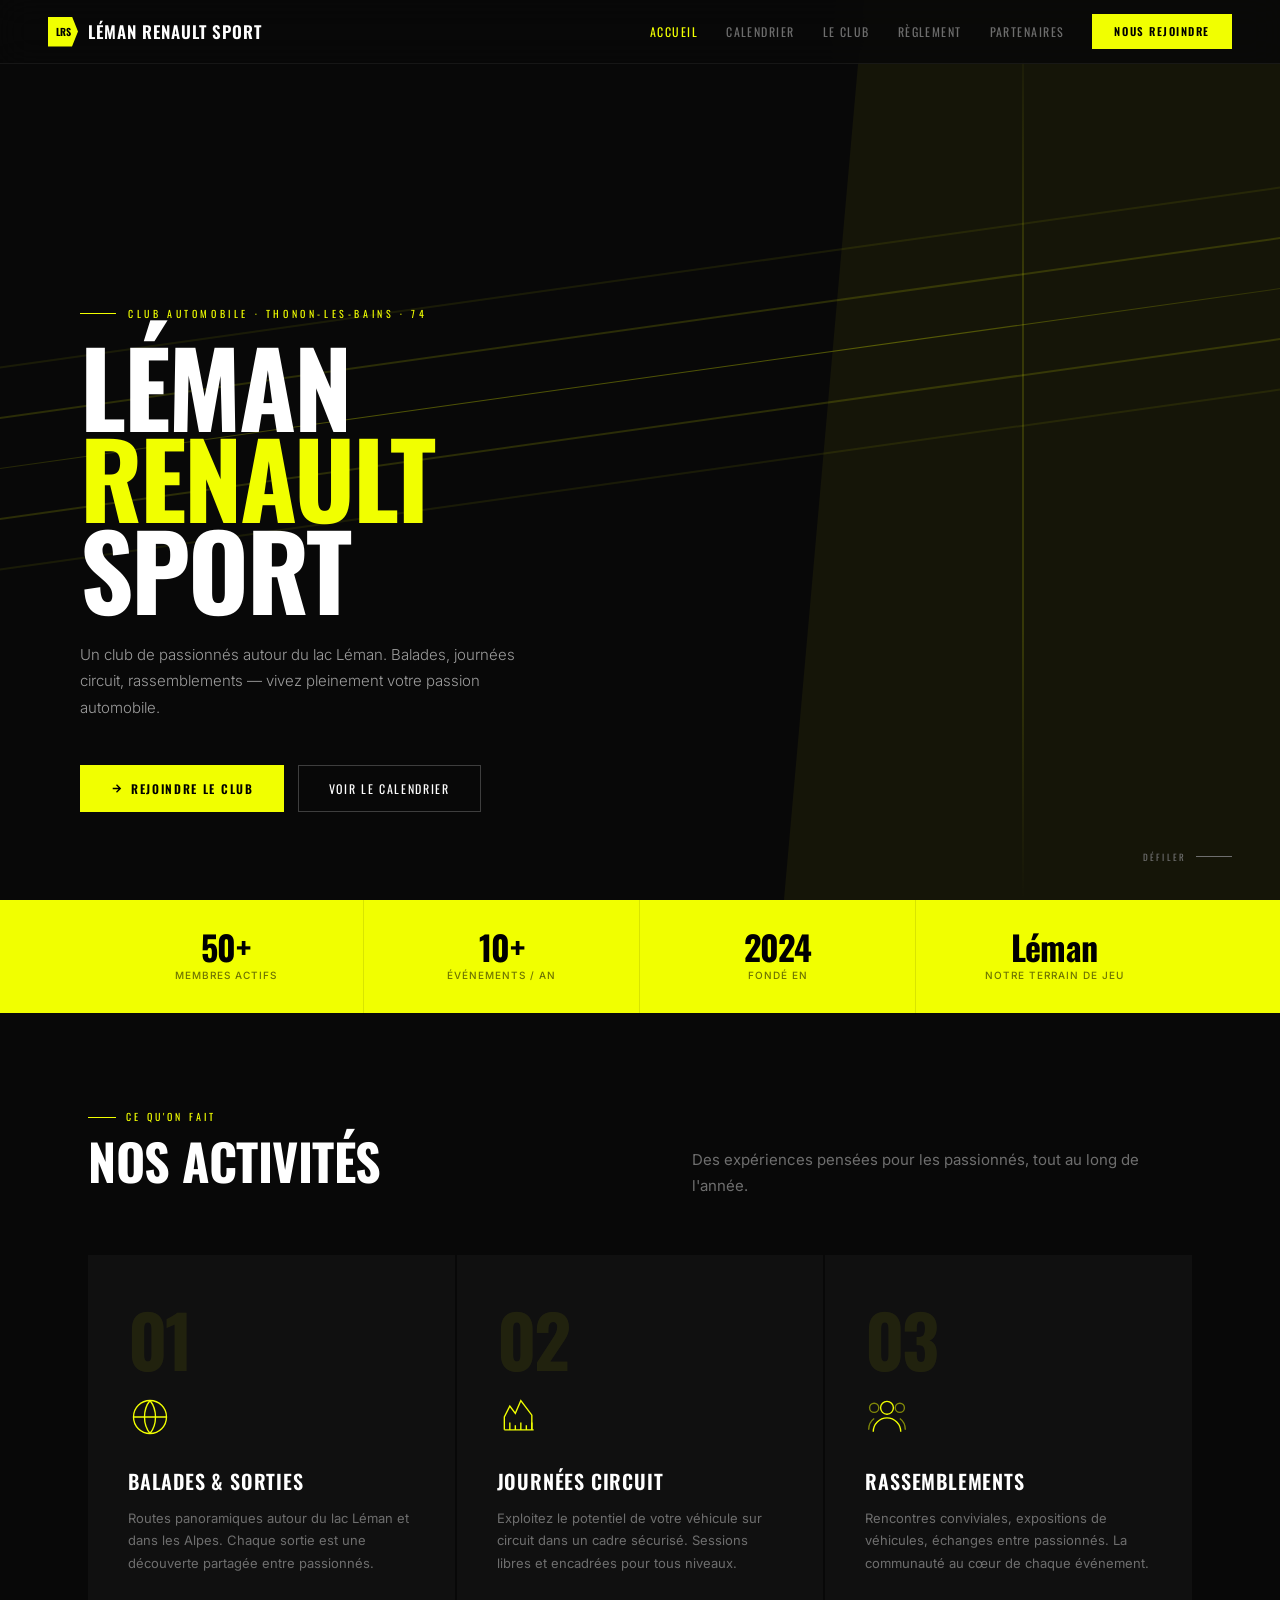
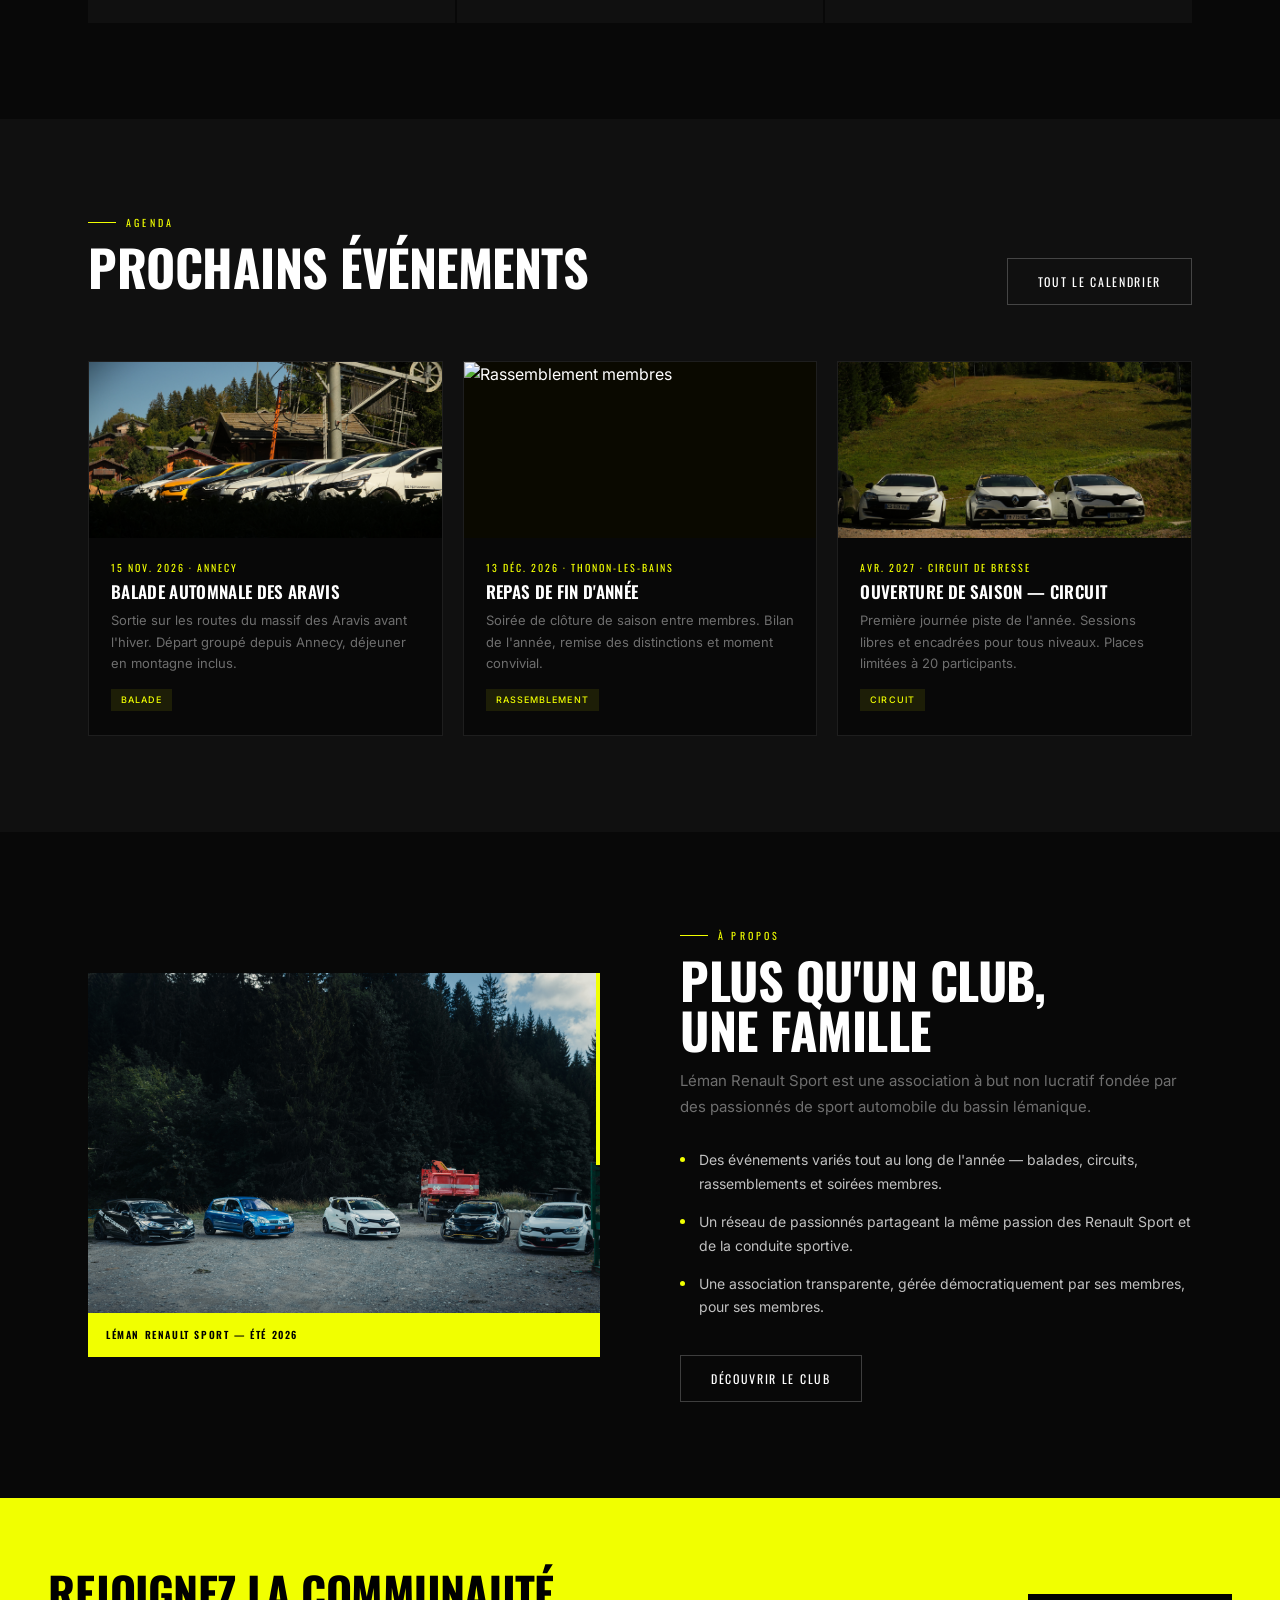
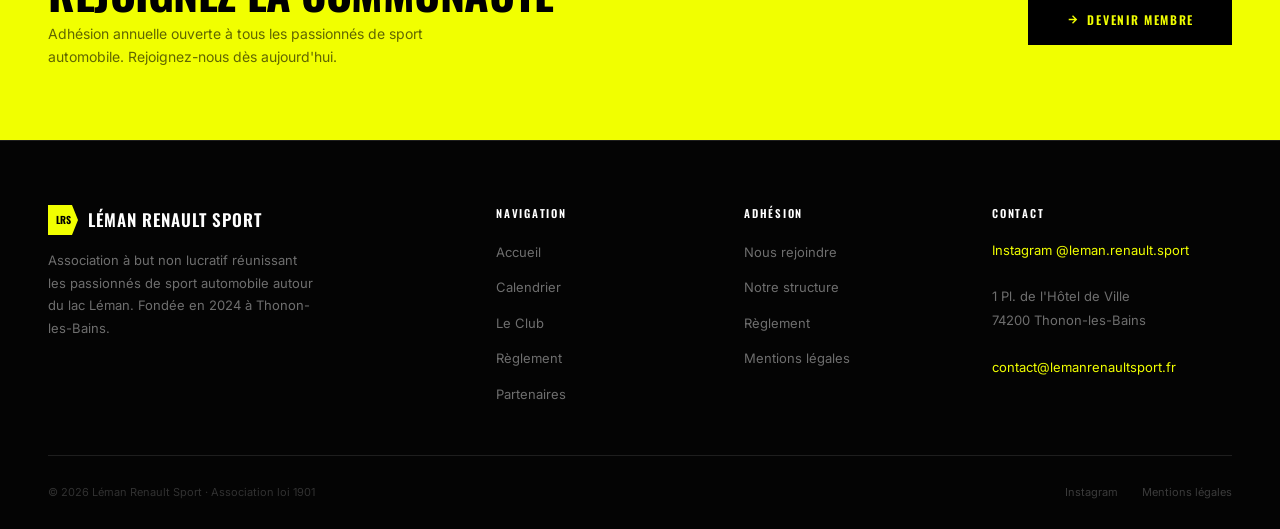
==== commit fe231efc: "Assets : intégration photos et logos réels — hero drone, galerie, partenaires" ====
--- a/index.html
+++ b/index.html
@@ -92,8 +92,8 @@
 .hero-bg {
   position: absolute; inset: 0;
   background:
-    linear-gradient(to bottom, rgba(8,8,8,0.2) 0%, rgba(8,8,8,0.55) 55%, rgba(8,8,8,0.97) 100%),
-    linear-gradient(120deg, #0a0a00 0%, #111100 30%, #090909 70%, #0a0a0a 100%);
+    linear-gradient(to bottom, rgba(8,8,8,0.25) 0%, rgba(8,8,8,0.6) 55%, rgba(8,8,8,0.98) 100%),
+    url('assets/photo/DJI_20260801165548_0003_D.jpg') center/cover no-repeat;
 }
 /* Yellow diagonal accent */
 .hero-diagonal {
@@ -276,9 +276,9 @@
 .ev-card:hover { border-color: rgba(241,255,0,0.4); transform: translateY(-4px); }
 .ev-img {
   height: 176px; position: relative; overflow: hidden;
-  background: linear-gradient(135deg, #0f0e00 0%, #181600 60%, #0a0900 100%);
-  display: flex; align-items: center; justify-content: center;
-}
+  background: #0a0900;
+}
+.ev-img img { width: 100%; height: 100%; object-fit: cover; display: block; }
 .ev-img-label {
   position: absolute; bottom: 10px; left: 12px;
   font-family: 'Oswald', sans-serif; font-size: 9px; letter-spacing: 0.18em;
@@ -313,12 +313,8 @@
   aspect-ratio: 4/3; position: relative;
   background: var(--surface); overflow: hidden;
 }
-.about-vis-inner {
-  position: absolute; inset: 0;
-  background: linear-gradient(140deg, #0c0c00 0%, #181500 50%, #090900 100%);
-  display: flex; align-items: center; justify-content: center;
-}
-.about-vis-inner svg { opacity: 0.12; }
+.about-vis-inner { display: none; }
+.about-visual img { width: 100%; height: 100%; object-fit: cover; display: block; }
 .about-vis-bar {
   position: absolute; bottom: 0; left: 0; right: 0;
   padding: 14px 18px;
@@ -570,11 +566,7 @@
     <div class="ev-grid">
       <div class="ev-card" data-od-id="event-card-aravis">
         <div class="ev-img">
-          <svg width="56" height="56" viewBox="0 0 24 24" fill="none" stroke="white" stroke-width="0.6">
-            <path d="M3 17l4-8 4 4 3-6 4 10H3z"/>
-            <circle cx="18" cy="8" r="2"/>
-          </svg>
-          <span class="ev-img-label">→ Photo à fournir</span>
+          <img src="assets/photo/DSC02394.JPG" alt="Balade Aravis">
         </div>
         <div class="ev-body">
           <div class="ev-date">15 Nov. 2026 · Annecy</div>
@@ -585,12 +577,7 @@
       </div>
       <div class="ev-card" data-od-id="event-card-repas">
         <div class="ev-img">
-          <svg width="56" height="56" viewBox="0 0 24 24" fill="none" stroke="white" stroke-width="0.6">
-            <path d="M17 21v-2a4 4 0 0 0-4-4H5a4 4 0 0 0-4 4v2"/>
-            <circle cx="9" cy="7" r="4"/>
-            <path d="M23 21v-2a4 4 0 0 0-3-3.87M16 3.13a4 4 0 0 1 0 7.75"/>
-          </svg>
-          <span class="ev-img-label">→ Photo à fournir</span>
+          <img src="assets/photo/_M8A0099.jpg" alt="Rassemblement membres">
         </div>
         <div class="ev-body">
           <div class="ev-date">13 Déc. 2026 · Thonon-les-Bains</div>
@@ -601,12 +588,7 @@
       </div>
       <div class="ev-card" data-od-id="event-card-circuit">
         <div class="ev-img">
-          <svg width="56" height="56" viewBox="0 0 24 24" fill="none" stroke="white" stroke-width="0.6">
-            <path d="M5 17H3a2 2 0 0 1-2-2V5a2 2 0 0 1 2-2h11a2 2 0 0 1 2 2v3"/>
-            <rect x="9" y="11" width="14" height="10" rx="2"/>
-            <path d="M13 16l2 2 4-4"/>
-          </svg>
-          <span class="ev-img-label">→ Photo à fournir</span>
+          <img src="assets/photo/DSC02373.JPG" alt="Journée circuit">
         </div>
         <div class="ev-body">
           <div class="ev-date">Avr. 2027 · Circuit de Bresse</div>
@@ -624,15 +606,10 @@
   <div class="container">
     <div class="about-grid">
       <div class="about-visual">
-        <div class="about-vis-inner">
-          <svg width="100" height="100" viewBox="0 0 24 24" fill="none" stroke="white" stroke-width="0.5">
-            <circle cx="12" cy="12" r="10"/>
-            <path d="M12 2a15.3 15.3 0 0 1 4 10 15.3 15.3 0 0 1-4 10 15.3 15.3 0 0 1-4-10 15.3 15.3 0 0 1 4-10z"/>
-            <path d="M2 12h20"/>
-          </svg>
-        </div>
+        <div class="about-vis-inner"></div>
+        <img src="assets/photo/_M8A0129.jpg" alt="Léman Renault Sport — rassemblement été 2026">
         <div class="about-vis-stripe"></div>
-        <div class="about-vis-bar">→ Photo du club à fournir</div>
+        <div class="about-vis-bar">Léman Renault Sport — Été 2026</div>
       </div>
       <div class="about-text">
         <p class="eyebrow">À propos</p>
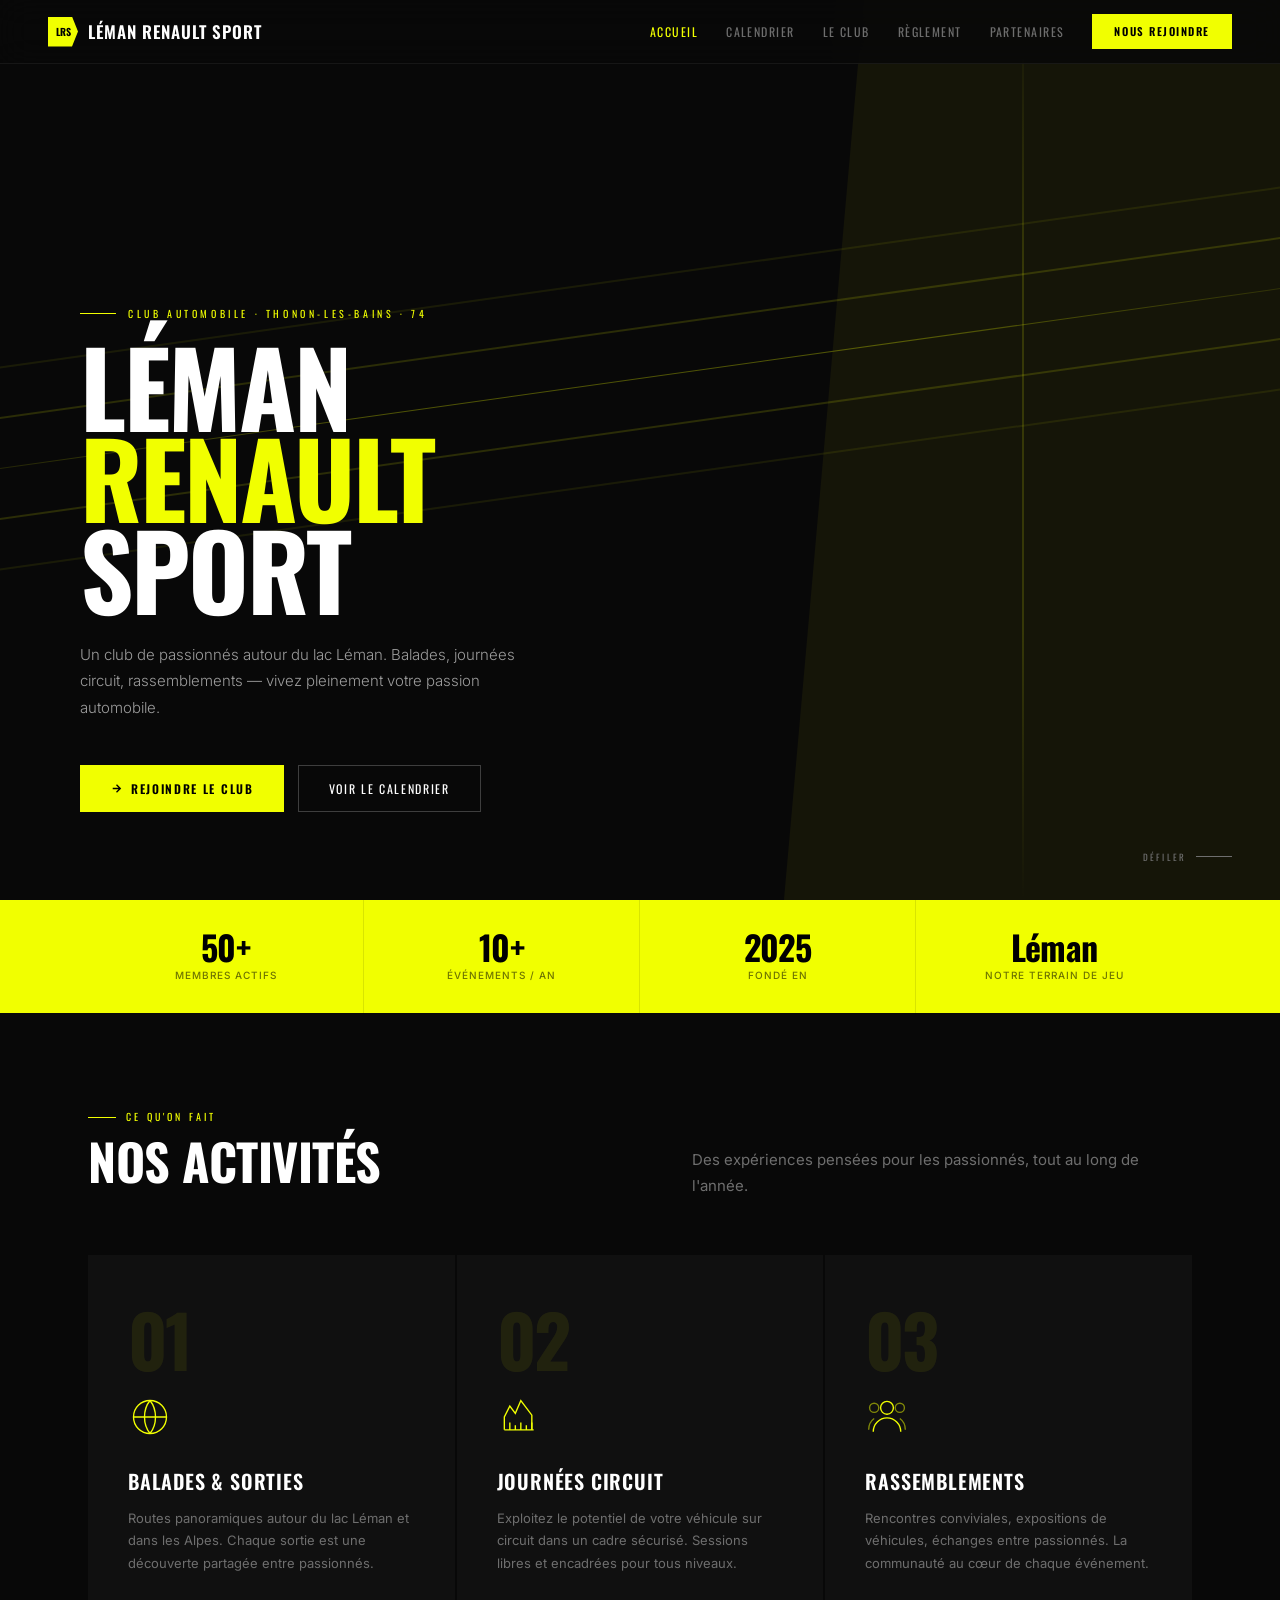
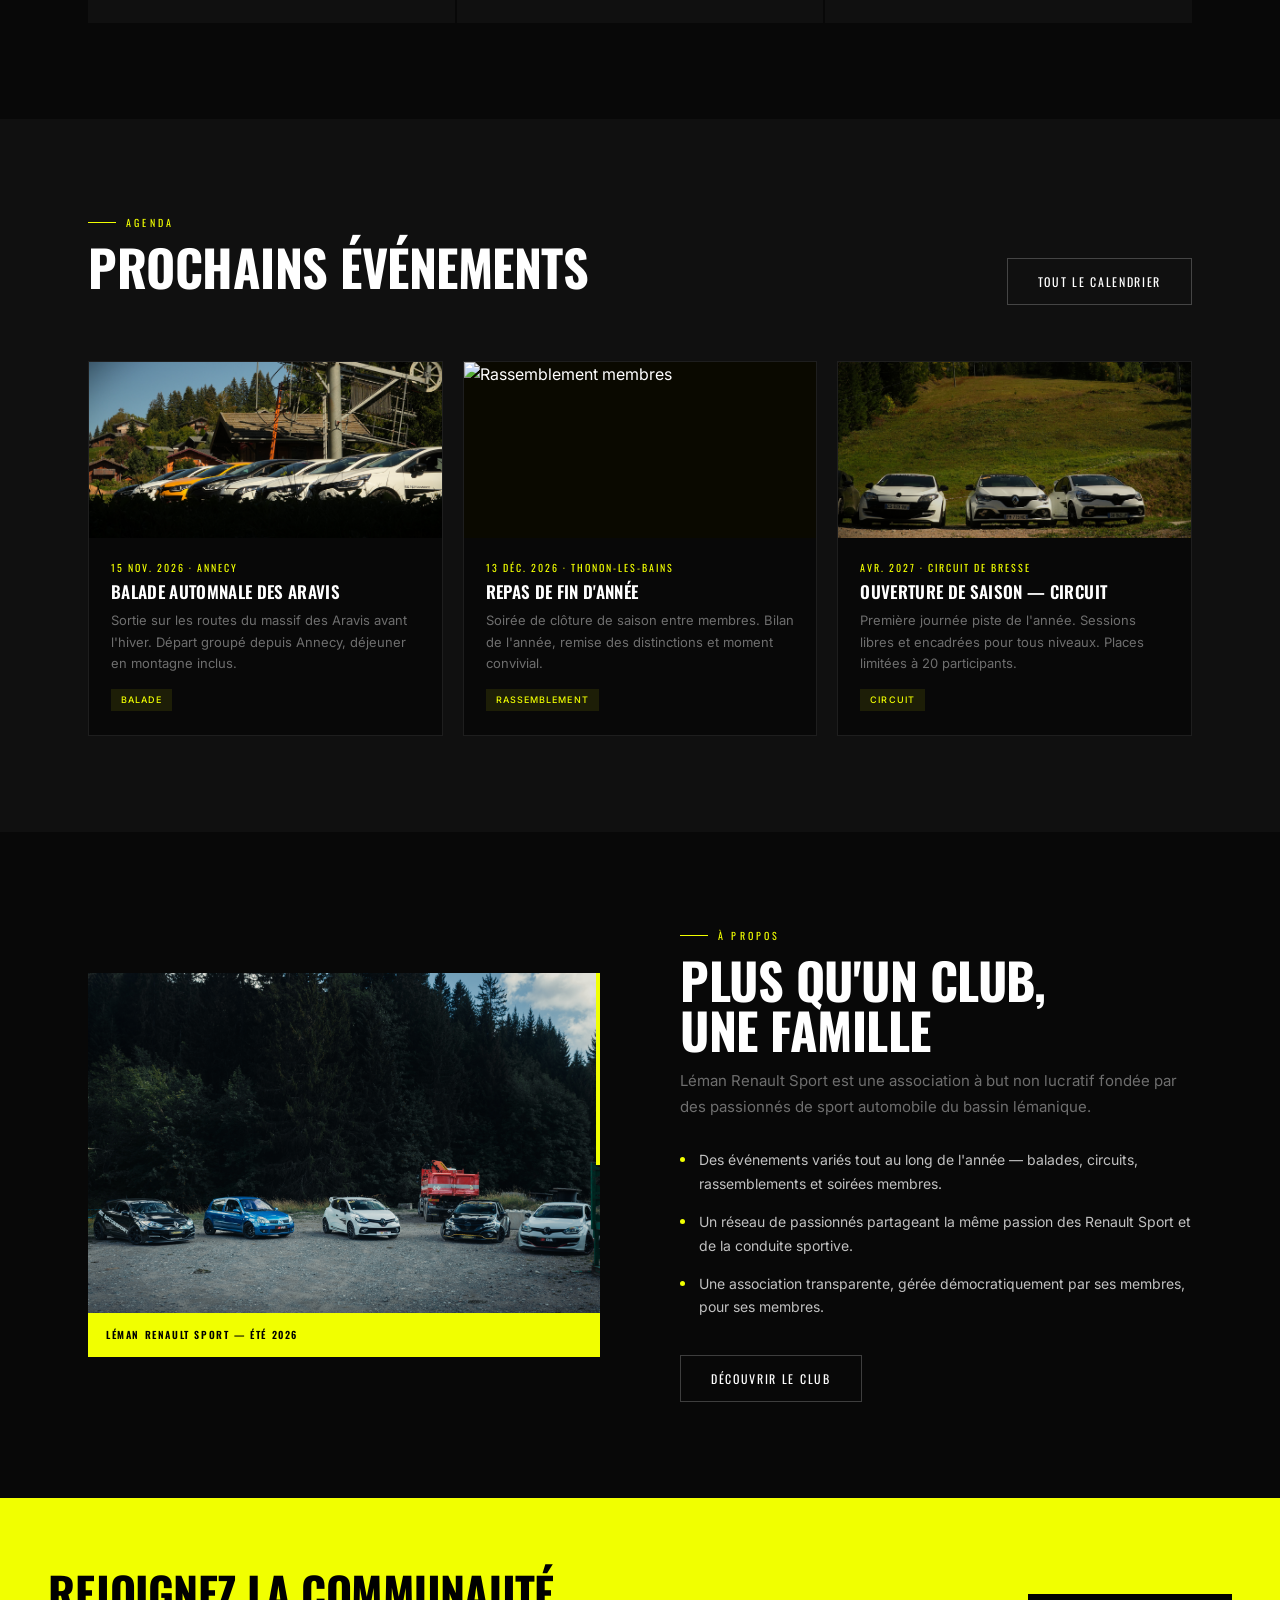
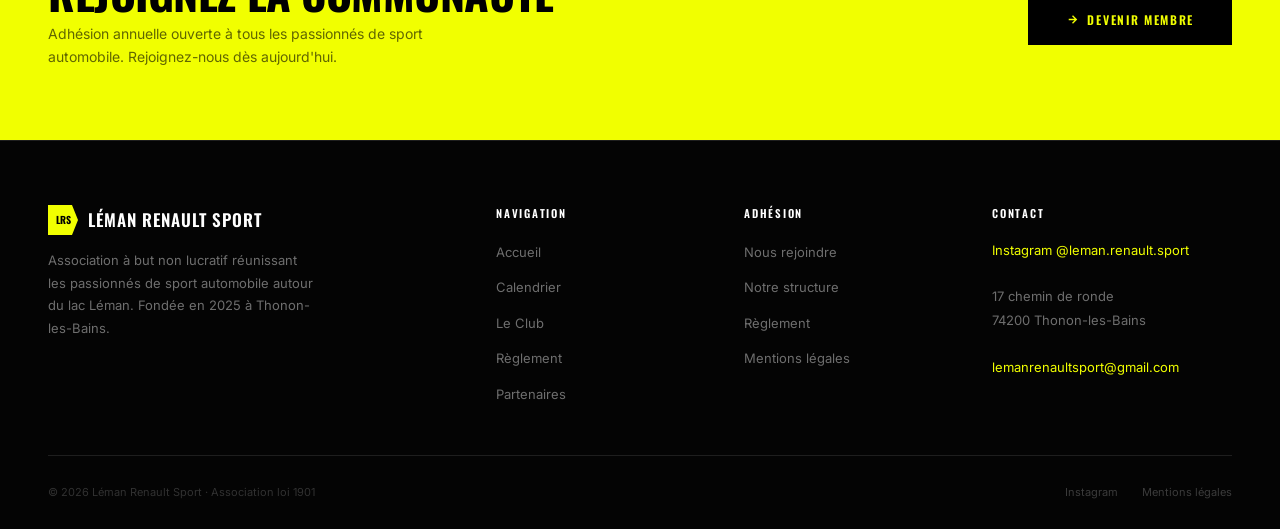
==== commit 9209913b: "Infos club : fondé en 2025, adresse 17 chemin de ronde, email Gmail" ====
--- a/index.html
+++ b/index.html
@@ -496,7 +496,7 @@
       <div class="stat-l">Événements / an</div>
     </div>
     <div class="stat">
-      <div class="stat-n">2024</div>
+      <div class="stat-n">2025</div>
       <div class="stat-l">Fondé en</div>
     </div>
     <div class="stat">
@@ -657,7 +657,7 @@
         <div class="logo-badge"><span>LRS</span></div>
         Léman Renault Sport
       </a>
-      <p>Association à but non lucratif réunissant les passionnés de sport automobile autour du lac Léman. Fondée en 2024 à Thonon-les-Bains.</p>
+      <p>Association à but non lucratif réunissant les passionnés de sport automobile autour du lac Léman. Fondée en 2025 à Thonon-les-Bains.</p>
     </div>
     <div class="footer-col">
       <h4>Navigation</h4>
@@ -682,9 +682,9 @@
       <h4>Contact</h4>
       <p>
         <a href="https://ig.me/m/leman.renault.sport" target="_blank" rel="noopener">Instagram @leman.renault.sport</a><br><br>
-        1 Pl. de l'Hôtel de Ville<br>
+        17 chemin de ronde<br>
         74200 Thonon-les-Bains<br><br>
-        <a href="mailto:contact@lemanrenaultsport.fr">contact@lemanrenaultsport.fr</a>
+        <a href="mailto:lemanrenaultsport@gmail.com">lemanrenaultsport@gmail.com</a>
       </p>
     </div>
   </div>
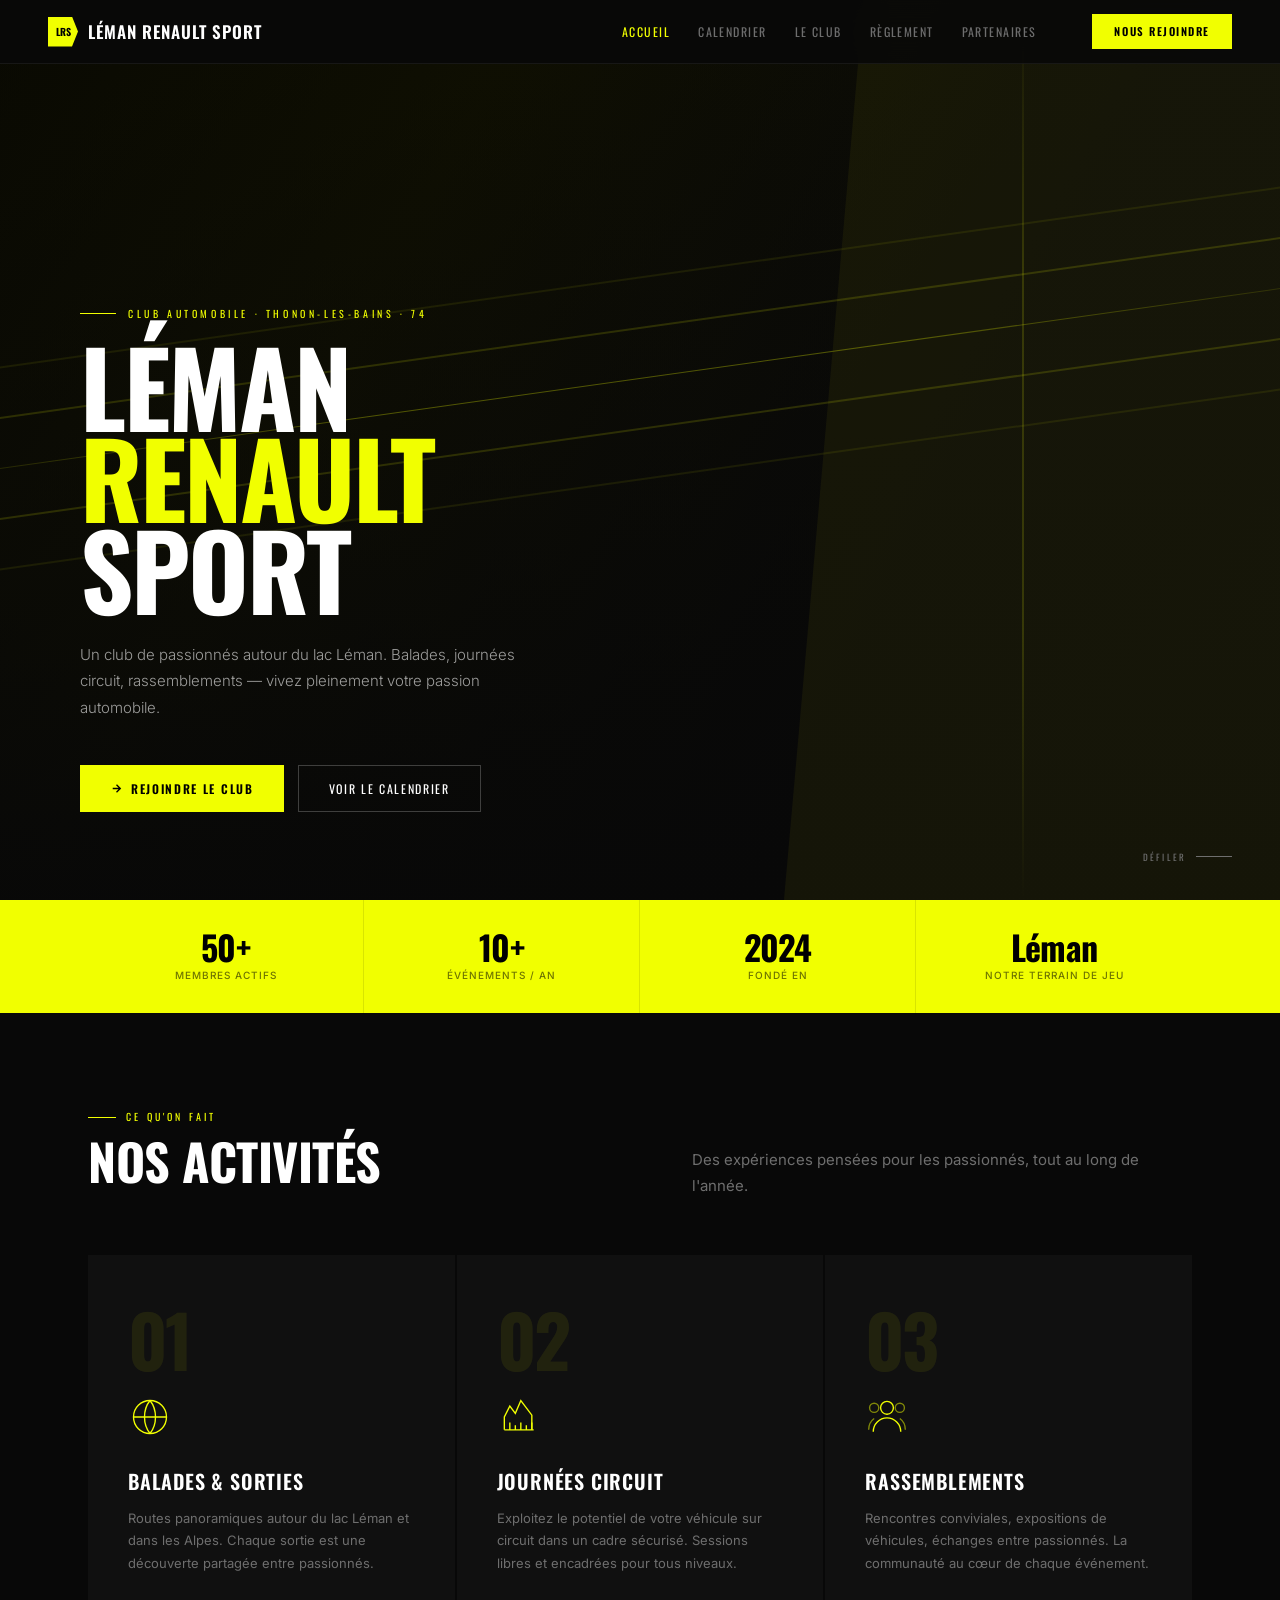
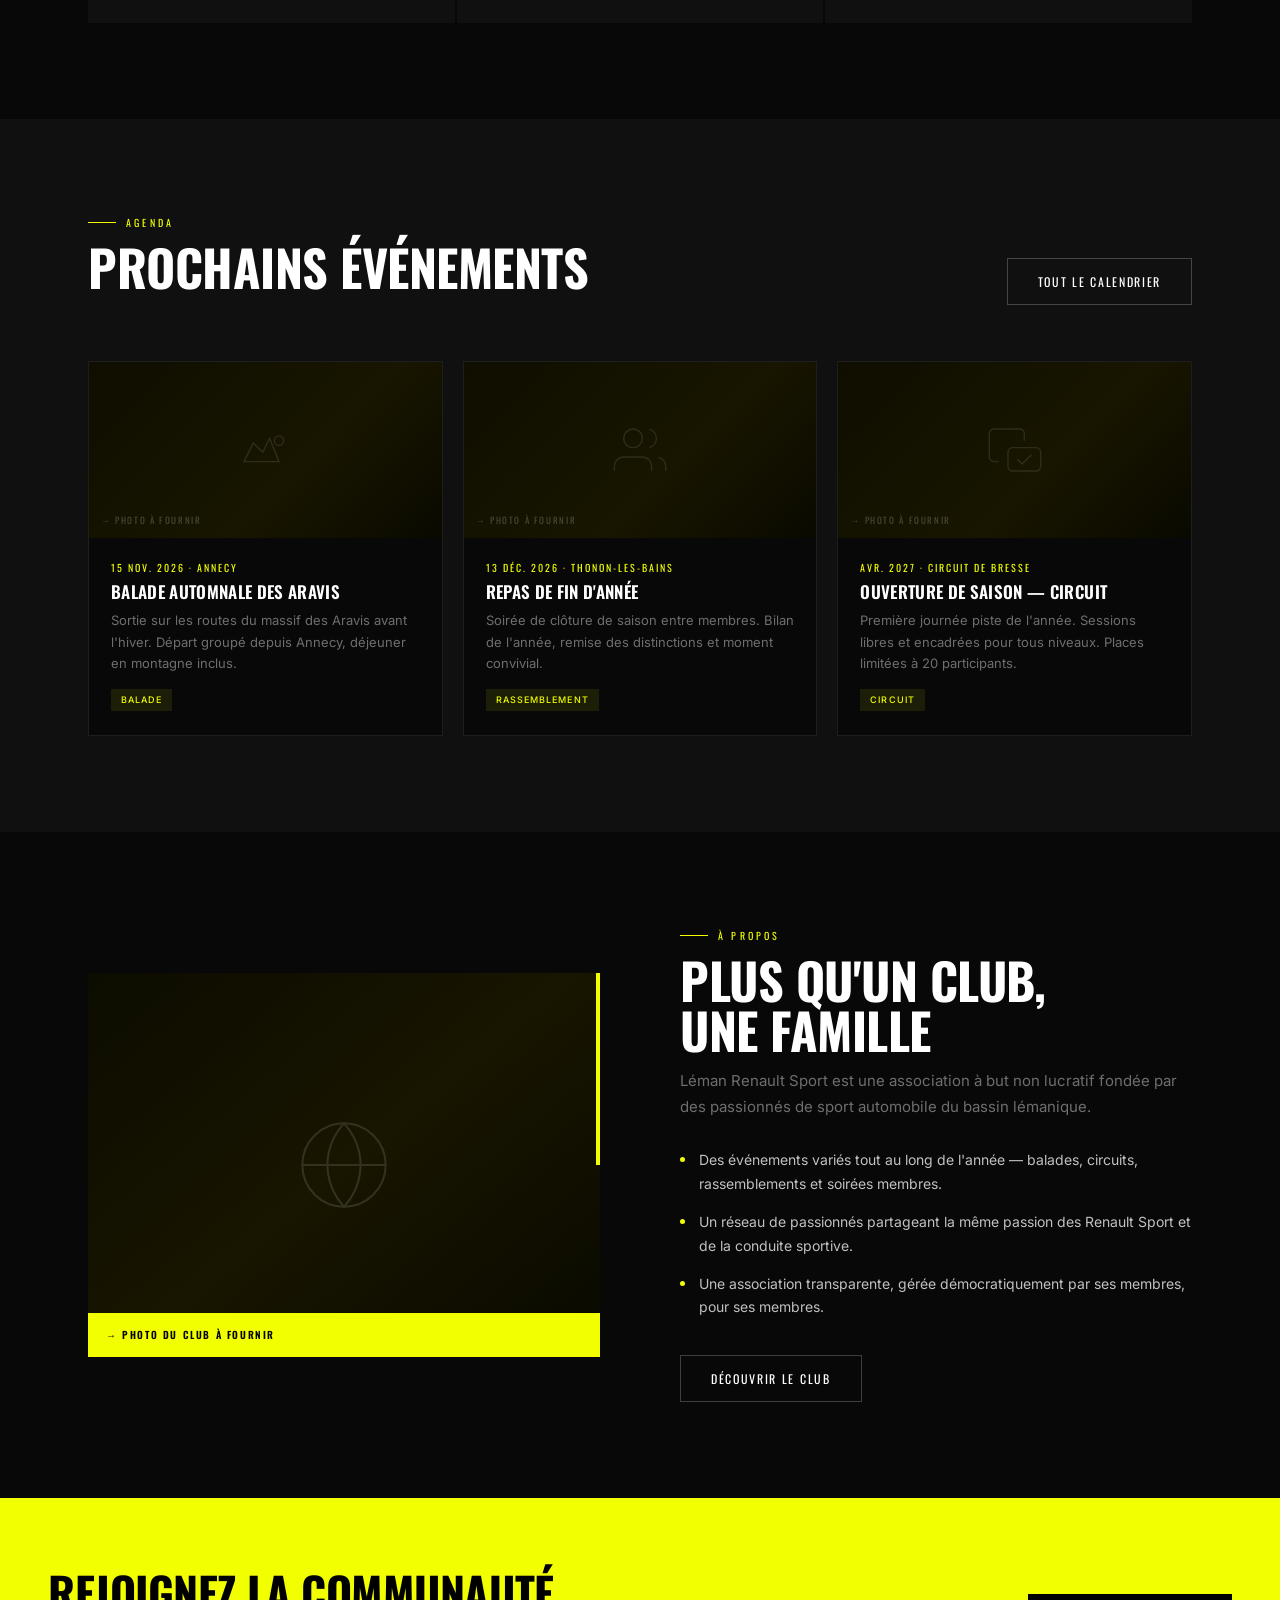
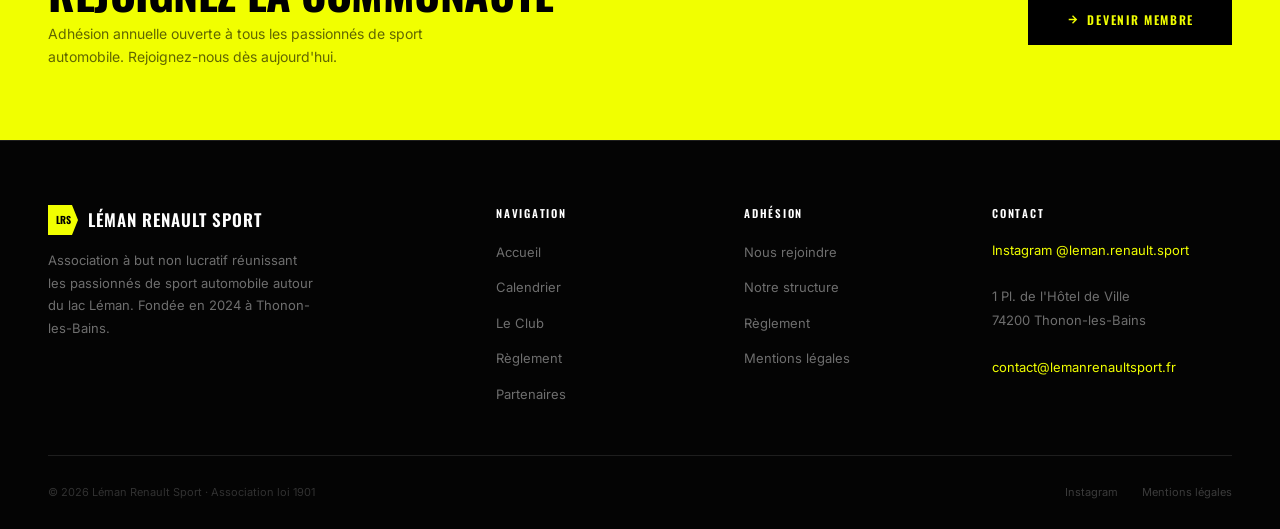
==== commit ad18ef03: "Corrige la navigation mobile" ====
--- a/index.html
+++ b/index.html
@@ -92,8 +92,8 @@
 .hero-bg {
   position: absolute; inset: 0;
   background:
-    linear-gradient(to bottom, rgba(8,8,8,0.25) 0%, rgba(8,8,8,0.6) 55%, rgba(8,8,8,0.98) 100%),
-    url('assets/photo/DJI_20260801165548_0003_D.jpg') center/cover no-repeat;
+    linear-gradient(to bottom, rgba(8,8,8,0.2) 0%, rgba(8,8,8,0.55) 55%, rgba(8,8,8,0.97) 100%),
+    linear-gradient(120deg, #0a0a00 0%, #111100 30%, #090909 70%, #0a0a0a 100%);
 }
 /* Yellow diagonal accent */
 .hero-diagonal {
@@ -276,9 +276,9 @@
 .ev-card:hover { border-color: rgba(241,255,0,0.4); transform: translateY(-4px); }
 .ev-img {
   height: 176px; position: relative; overflow: hidden;
-  background: #0a0900;
-}
-.ev-img img { width: 100%; height: 100%; object-fit: cover; display: block; }
+  background: linear-gradient(135deg, #0f0e00 0%, #181600 60%, #0a0900 100%);
+  display: flex; align-items: center; justify-content: center;
+}
 .ev-img-label {
   position: absolute; bottom: 10px; left: 12px;
   font-family: 'Oswald', sans-serif; font-size: 9px; letter-spacing: 0.18em;
@@ -313,8 +313,12 @@
   aspect-ratio: 4/3; position: relative;
   background: var(--surface); overflow: hidden;
 }
-.about-vis-inner { display: none; }
-.about-visual img { width: 100%; height: 100%; object-fit: cover; display: block; }
+.about-vis-inner {
+  position: absolute; inset: 0;
+  background: linear-gradient(140deg, #0c0c00 0%, #181500 50%, #090900 100%);
+  display: flex; align-items: center; justify-content: center;
+}
+.about-vis-inner svg { opacity: 0.12; }
 .about-vis-bar {
   position: absolute; bottom: 0; left: 0; right: 0;
   padding: 14px 18px;
@@ -438,6 +442,7 @@
   .footer-grid { grid-template-columns: 1fr; }
 }
 </style>
+<link rel="stylesheet" href="mobile-nav.css">
 </head>
 <body>
 
@@ -447,17 +452,18 @@
     <div class="logo-badge"><span>LRS</span></div>
     Léman Renault Sport
   </a>
-  <ul class="nav-links">
+  <ul class="nav-links" id="nav-links">
     <li><a href="index.html" class="active">Accueil</a></li>
     <li><a href="calendrier.html">Calendrier</a></li>
     <li><a href="notre-structure.html">Le Club</a></li>
     <li><a href="reglements.html">Règlement</a></li>
     <li><a href="partenaires.html">Partenaires</a></li>
+    <li><a href="nous-rejoindre.html" class="nav-mobile-join">Nous Rejoindre</a></li>
   </ul>
   <a href="nous-rejoindre.html" class="nav-join">Nous Rejoindre</a>
-  <div class="nav-burger" aria-label="Menu">
+  <button class="nav-burger" type="button" aria-label="Ouvrir le menu" aria-controls="nav-links" aria-expanded="false">
     <span></span><span></span><span></span>
-  </div>
+  </button>
 </nav>
 
 <!-- ═══ HERO ═══ -->
@@ -496,7 +502,7 @@
       <div class="stat-l">Événements / an</div>
     </div>
     <div class="stat">
-      <div class="stat-n">2025</div>
+      <div class="stat-n">2024</div>
       <div class="stat-l">Fondé en</div>
     </div>
     <div class="stat">
@@ -566,7 +572,11 @@
     <div class="ev-grid">
       <div class="ev-card" data-od-id="event-card-aravis">
         <div class="ev-img">
-          <img src="assets/photo/DSC02394.JPG" alt="Balade Aravis">
+          <svg width="56" height="56" viewBox="0 0 24 24" fill="none" stroke="white" stroke-width="0.6">
+            <path d="M3 17l4-8 4 4 3-6 4 10H3z"/>
+            <circle cx="18" cy="8" r="2"/>
+          </svg>
+          <span class="ev-img-label">→ Photo à fournir</span>
         </div>
         <div class="ev-body">
           <div class="ev-date">15 Nov. 2026 · Annecy</div>
@@ -577,7 +587,12 @@
       </div>
       <div class="ev-card" data-od-id="event-card-repas">
         <div class="ev-img">
-          <img src="assets/photo/_M8A0099.jpg" alt="Rassemblement membres">
+          <svg width="56" height="56" viewBox="0 0 24 24" fill="none" stroke="white" stroke-width="0.6">
+            <path d="M17 21v-2a4 4 0 0 0-4-4H5a4 4 0 0 0-4 4v2"/>
+            <circle cx="9" cy="7" r="4"/>
+            <path d="M23 21v-2a4 4 0 0 0-3-3.87M16 3.13a4 4 0 0 1 0 7.75"/>
+          </svg>
+          <span class="ev-img-label">→ Photo à fournir</span>
         </div>
         <div class="ev-body">
           <div class="ev-date">13 Déc. 2026 · Thonon-les-Bains</div>
@@ -588,7 +603,12 @@
       </div>
       <div class="ev-card" data-od-id="event-card-circuit">
         <div class="ev-img">
-          <img src="assets/photo/DSC02373.JPG" alt="Journée circuit">
+          <svg width="56" height="56" viewBox="0 0 24 24" fill="none" stroke="white" stroke-width="0.6">
+            <path d="M5 17H3a2 2 0 0 1-2-2V5a2 2 0 0 1 2-2h11a2 2 0 0 1 2 2v3"/>
+            <rect x="9" y="11" width="14" height="10" rx="2"/>
+            <path d="M13 16l2 2 4-4"/>
+          </svg>
+          <span class="ev-img-label">→ Photo à fournir</span>
         </div>
         <div class="ev-body">
           <div class="ev-date">Avr. 2027 · Circuit de Bresse</div>
@@ -606,10 +626,15 @@
   <div class="container">
     <div class="about-grid">
       <div class="about-visual">
-        <div class="about-vis-inner"></div>
-        <img src="assets/photo/_M8A0129.jpg" alt="Léman Renault Sport — rassemblement été 2026">
+        <div class="about-vis-inner">
+          <svg width="100" height="100" viewBox="0 0 24 24" fill="none" stroke="white" stroke-width="0.5">
+            <circle cx="12" cy="12" r="10"/>
+            <path d="M12 2a15.3 15.3 0 0 1 4 10 15.3 15.3 0 0 1-4 10 15.3 15.3 0 0 1-4-10 15.3 15.3 0 0 1 4-10z"/>
+            <path d="M2 12h20"/>
+          </svg>
+        </div>
         <div class="about-vis-stripe"></div>
-        <div class="about-vis-bar">Léman Renault Sport — Été 2026</div>
+        <div class="about-vis-bar">→ Photo du club à fournir</div>
       </div>
       <div class="about-text">
         <p class="eyebrow">À propos</p>
@@ -657,7 +682,7 @@
         <div class="logo-badge"><span>LRS</span></div>
         Léman Renault Sport
       </a>
-      <p>Association à but non lucratif réunissant les passionnés de sport automobile autour du lac Léman. Fondée en 2025 à Thonon-les-Bains.</p>
+      <p>Association à but non lucratif réunissant les passionnés de sport automobile autour du lac Léman. Fondée en 2024 à Thonon-les-Bains.</p>
     </div>
     <div class="footer-col">
       <h4>Navigation</h4>
@@ -682,9 +707,9 @@
       <h4>Contact</h4>
       <p>
         <a href="https://ig.me/m/leman.renault.sport" target="_blank" rel="noopener">Instagram @leman.renault.sport</a><br><br>
-        17 chemin de ronde<br>
+        1 Pl. de l'Hôtel de Ville<br>
         74200 Thonon-les-Bains<br><br>
-        <a href="mailto:lemanrenaultsport@gmail.com">lemanrenaultsport@gmail.com</a>
+        <a href="mailto:contact@lemanrenaultsport.fr">contact@lemanrenaultsport.fr</a>
       </p>
     </div>
   </div>
@@ -697,5 +722,6 @@
   </div>
 </footer>
 
+<script src="mobile-nav.js"></script>
 </body>
 </html>
--- a/mobile-nav.css
+++ b/mobile-nav.css
@@ -0,0 +1,67 @@
+.nav-burger {
+  display: none;
+  flex-direction: column;
+  gap: 5px;
+  margin-left: auto;
+  padding: 6px;
+  border: 0;
+  background: transparent;
+  color: inherit;
+  cursor: pointer;
+  touch-action: manipulation;
+  user-select: none;
+  -webkit-user-select: none;
+}
+
+.nav-burger span {
+  display: block;
+  width: 22px;
+  height: 2px;
+  background: currentColor;
+}
+
+.nav-mobile-join {
+  display: none;
+}
+
+@media (max-width: 768px) {
+  .nav-links,
+  .nav-join {
+    display: none;
+  }
+
+  .nav-burger {
+    display: flex;
+  }
+
+  .nav-links.is-open {
+    position: absolute;
+    top: 64px;
+    left: 0;
+    right: 0;
+    display: flex;
+    flex-direction: column;
+    align-items: stretch;
+    gap: 0;
+    max-height: calc(100dvh - 64px);
+    padding: 10px 24px 18px;
+    overflow-y: auto;
+    background: rgba(8, 8, 8, 0.98);
+    border-bottom: 1px solid rgba(255, 255, 255, 0.08);
+  }
+
+  .nav-links.is-open a {
+    display: block;
+    padding: 13px 0;
+    font-size: 14px;
+  }
+
+  .nav-links.is-open .nav-mobile-join {
+    display: block;
+    margin-top: 8px;
+    padding: 11px 14px;
+    background: var(--accent);
+    color: #000;
+    text-align: center;
+  }
+}
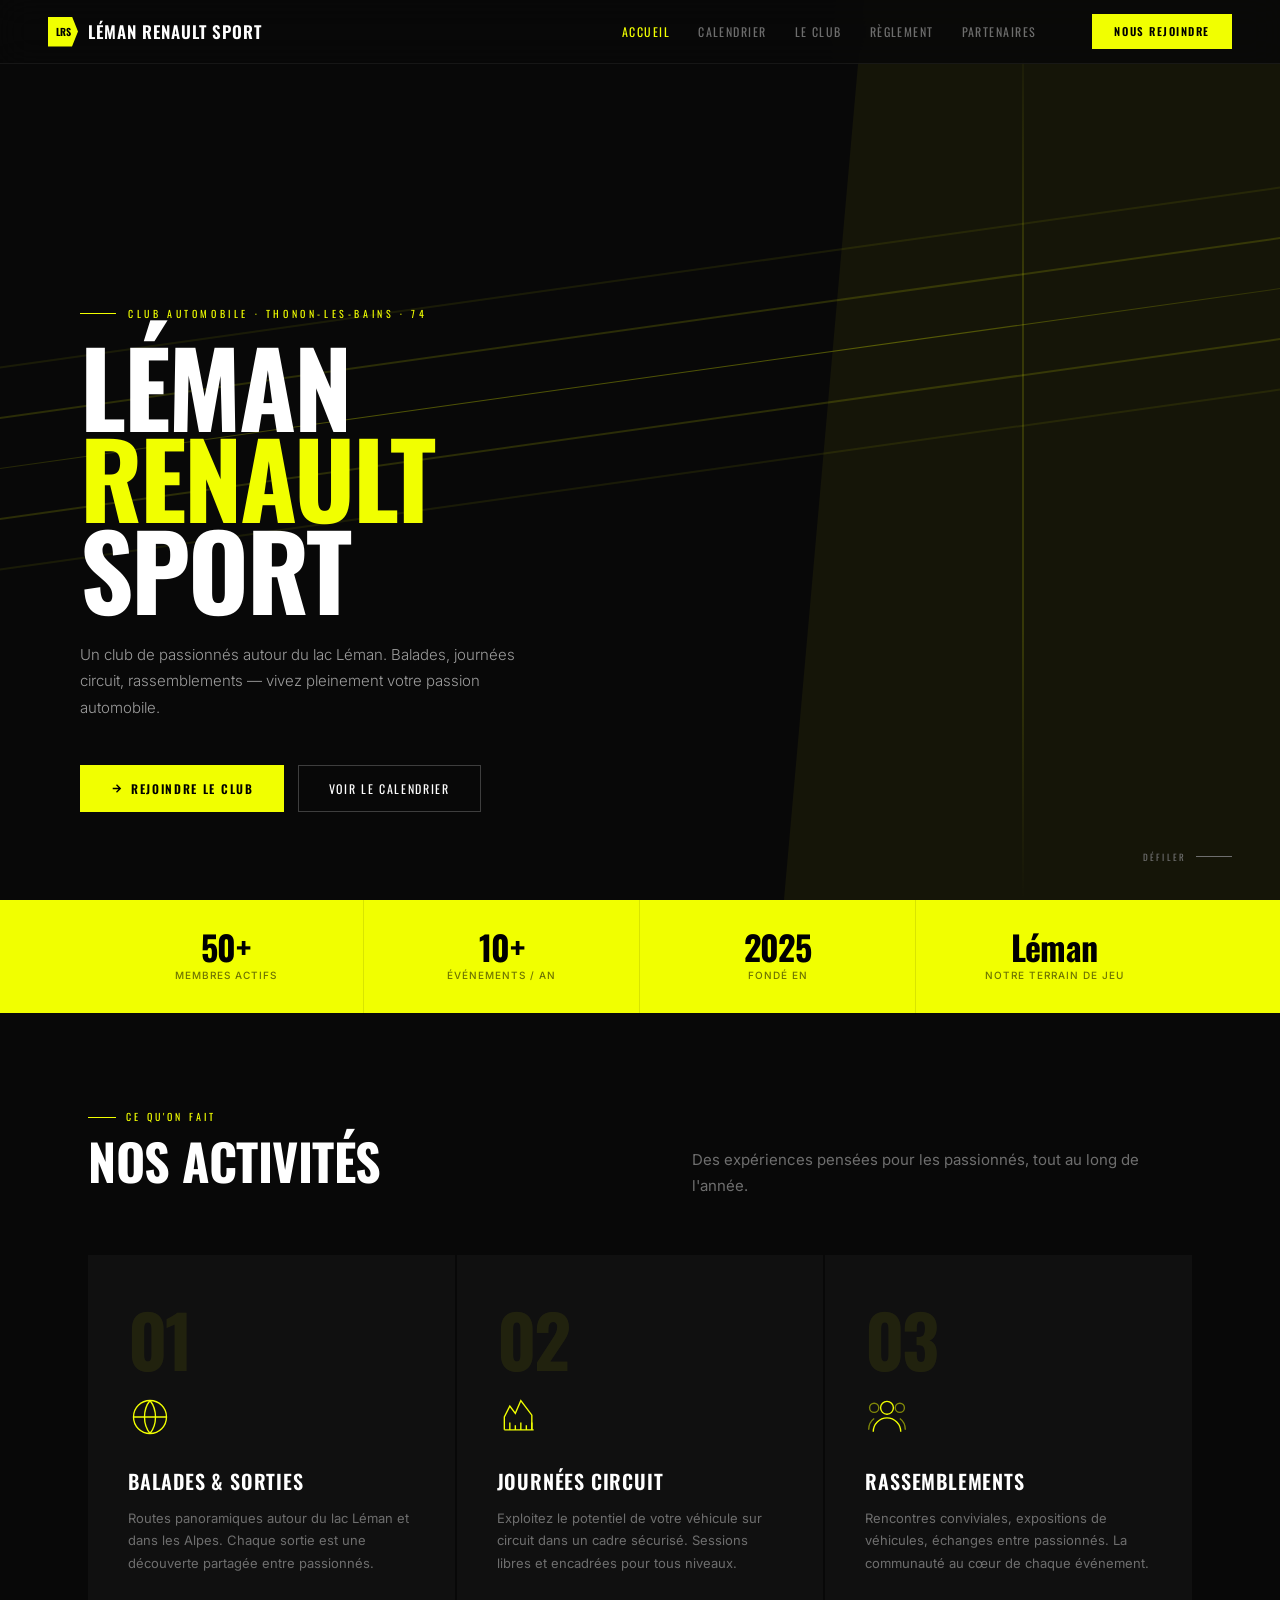
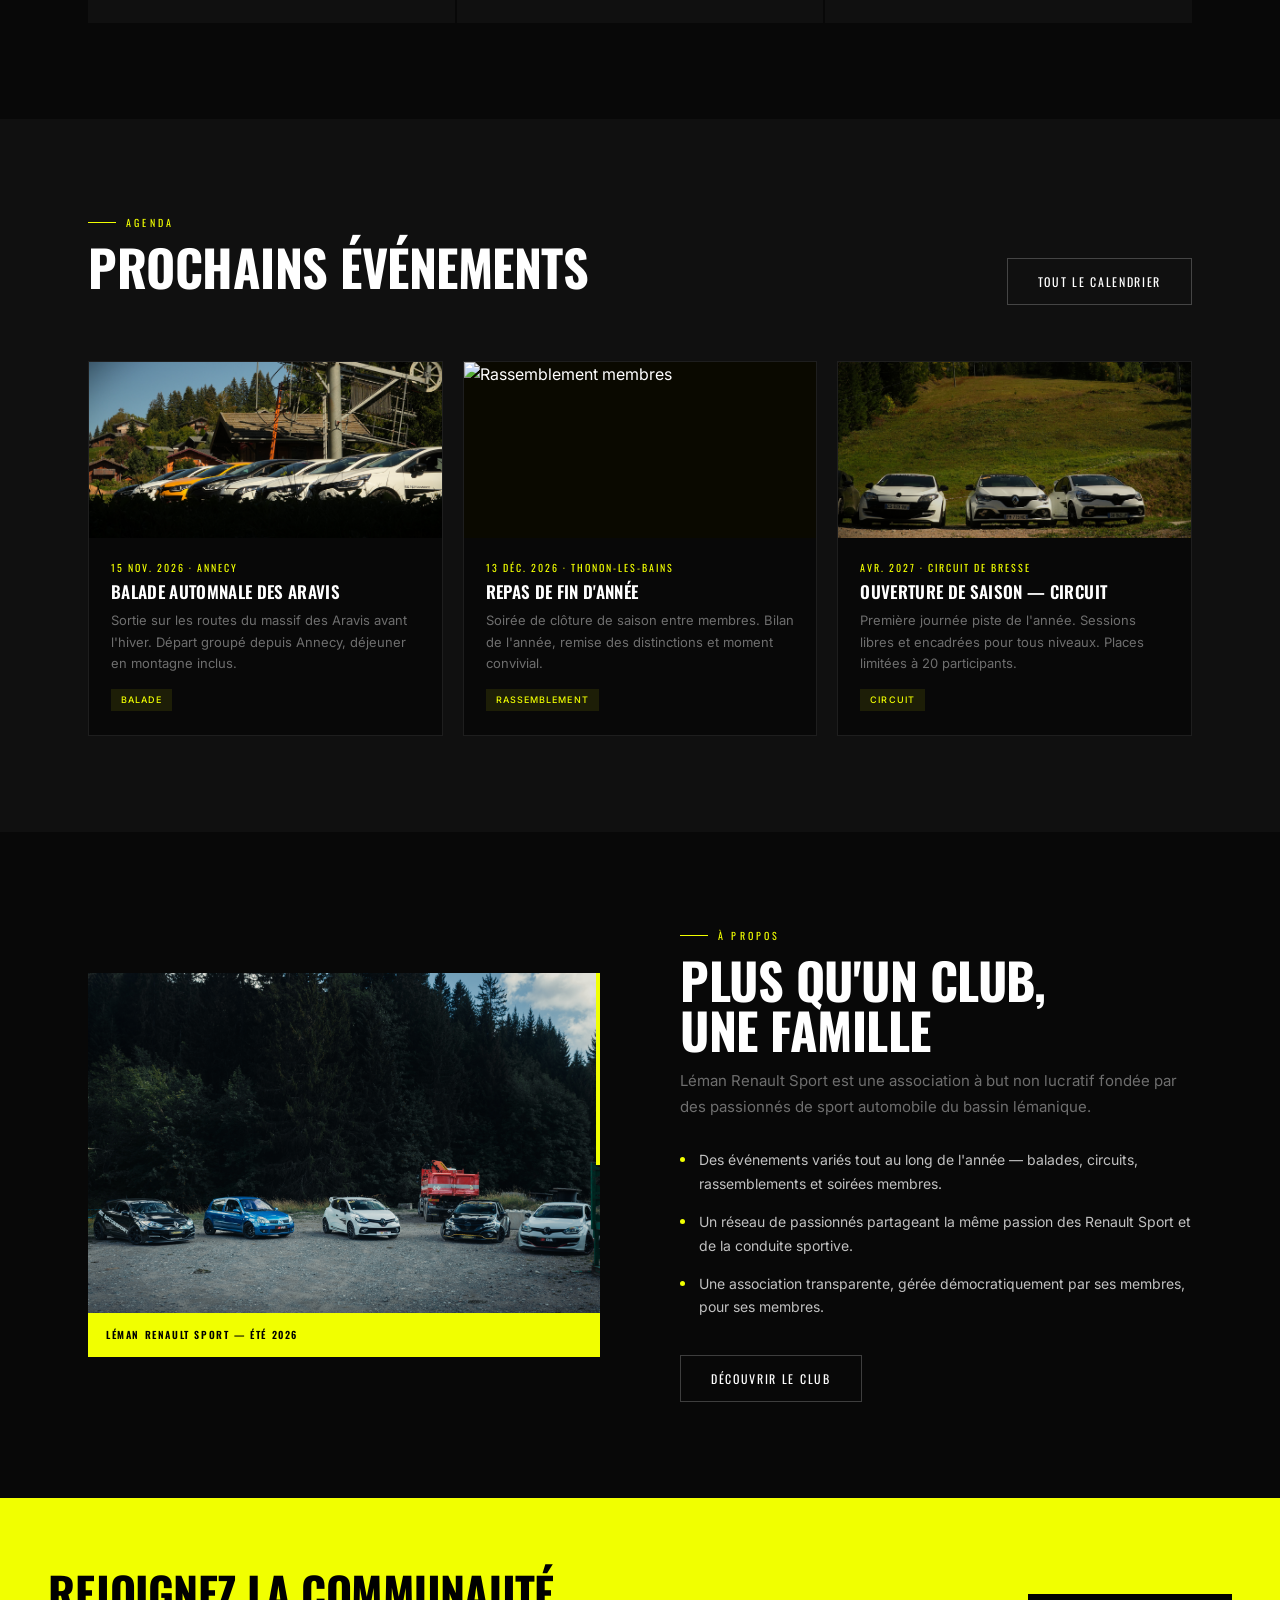
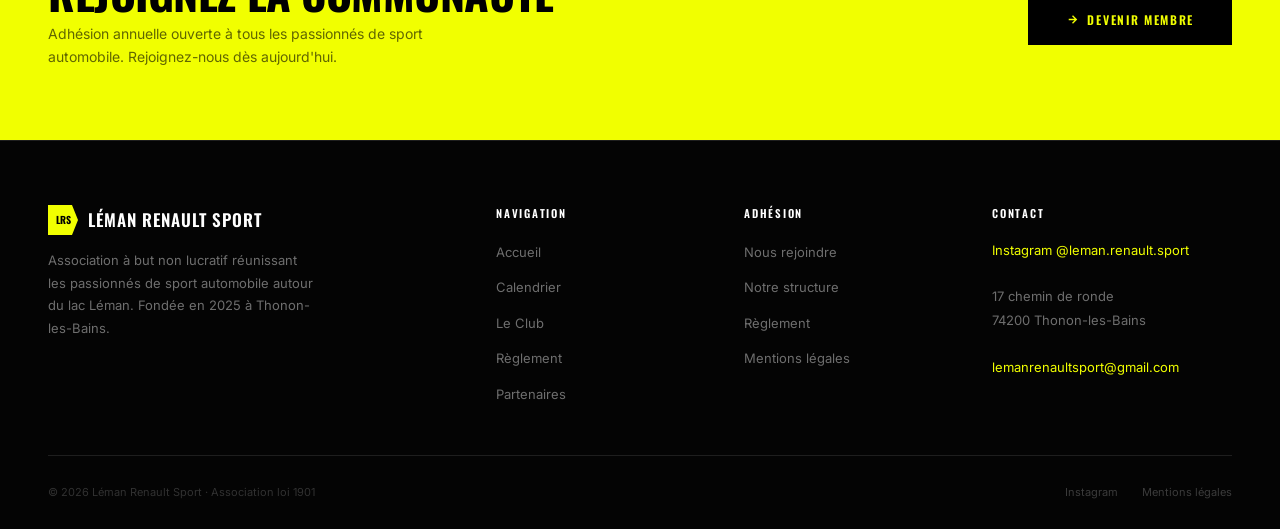
==== commit 083868f1: "Fusionne le correctif de navigation mobile" ====
--- a/index.html
+++ b/index.html
@@ -3,6 +3,7 @@
 <head>
 <meta charset="UTF-8">
 <meta name="viewport" content="width=device-width, initial-scale=1.0">
+<link rel="icon" type="image/png" href="assets/logo/logo_LRS.png">
 <title>Léman Renault Sport — Club automobile du lac Léman</title>
 <link rel="preconnect" href="https://fonts.googleapis.com">
 <link rel="preconnect" href="https://fonts.gstatic.com" crossorigin>
@@ -92,8 +93,8 @@
 .hero-bg {
   position: absolute; inset: 0;
   background:
-    linear-gradient(to bottom, rgba(8,8,8,0.2) 0%, rgba(8,8,8,0.55) 55%, rgba(8,8,8,0.97) 100%),
-    linear-gradient(120deg, #0a0a00 0%, #111100 30%, #090909 70%, #0a0a0a 100%);
+    linear-gradient(to bottom, rgba(8,8,8,0.25) 0%, rgba(8,8,8,0.6) 55%, rgba(8,8,8,0.98) 100%),
+    url('assets/photo/DJI_20260801165548_0003_D.jpg') center/cover no-repeat;
 }
 /* Yellow diagonal accent */
 .hero-diagonal {
@@ -276,9 +277,9 @@
 .ev-card:hover { border-color: rgba(241,255,0,0.4); transform: translateY(-4px); }
 .ev-img {
   height: 176px; position: relative; overflow: hidden;
-  background: linear-gradient(135deg, #0f0e00 0%, #181600 60%, #0a0900 100%);
-  display: flex; align-items: center; justify-content: center;
-}
+  background: #0a0900;
+}
+.ev-img img { width: 100%; height: 100%; object-fit: cover; display: block; }
 .ev-img-label {
   position: absolute; bottom: 10px; left: 12px;
   font-family: 'Oswald', sans-serif; font-size: 9px; letter-spacing: 0.18em;
@@ -313,12 +314,8 @@
   aspect-ratio: 4/3; position: relative;
   background: var(--surface); overflow: hidden;
 }
-.about-vis-inner {
-  position: absolute; inset: 0;
-  background: linear-gradient(140deg, #0c0c00 0%, #181500 50%, #090900 100%);
-  display: flex; align-items: center; justify-content: center;
-}
-.about-vis-inner svg { opacity: 0.12; }
+.about-vis-inner { display: none; }
+.about-visual img { width: 100%; height: 100%; object-fit: cover; display: block; }
 .about-vis-bar {
   position: absolute; bottom: 0; left: 0; right: 0;
   padding: 14px 18px;
@@ -502,7 +499,7 @@
       <div class="stat-l">Événements / an</div>
     </div>
     <div class="stat">
-      <div class="stat-n">2024</div>
+      <div class="stat-n">2025</div>
       <div class="stat-l">Fondé en</div>
     </div>
     <div class="stat">
@@ -572,11 +569,7 @@
     <div class="ev-grid">
       <div class="ev-card" data-od-id="event-card-aravis">
         <div class="ev-img">
-          <svg width="56" height="56" viewBox="0 0 24 24" fill="none" stroke="white" stroke-width="0.6">
-            <path d="M3 17l4-8 4 4 3-6 4 10H3z"/>
-            <circle cx="18" cy="8" r="2"/>
-          </svg>
-          <span class="ev-img-label">→ Photo à fournir</span>
+          <img src="assets/photo/DSC02394.JPG" alt="Balade Aravis">
         </div>
         <div class="ev-body">
           <div class="ev-date">15 Nov. 2026 · Annecy</div>
@@ -587,12 +580,7 @@
       </div>
       <div class="ev-card" data-od-id="event-card-repas">
         <div class="ev-img">
-          <svg width="56" height="56" viewBox="0 0 24 24" fill="none" stroke="white" stroke-width="0.6">
-            <path d="M17 21v-2a4 4 0 0 0-4-4H5a4 4 0 0 0-4 4v2"/>
-            <circle cx="9" cy="7" r="4"/>
-            <path d="M23 21v-2a4 4 0 0 0-3-3.87M16 3.13a4 4 0 0 1 0 7.75"/>
-          </svg>
-          <span class="ev-img-label">→ Photo à fournir</span>
+          <img src="assets/photo/_M8A0099.jpg" alt="Rassemblement membres">
         </div>
         <div class="ev-body">
           <div class="ev-date">13 Déc. 2026 · Thonon-les-Bains</div>
@@ -603,12 +591,7 @@
       </div>
       <div class="ev-card" data-od-id="event-card-circuit">
         <div class="ev-img">
-          <svg width="56" height="56" viewBox="0 0 24 24" fill="none" stroke="white" stroke-width="0.6">
-            <path d="M5 17H3a2 2 0 0 1-2-2V5a2 2 0 0 1 2-2h11a2 2 0 0 1 2 2v3"/>
-            <rect x="9" y="11" width="14" height="10" rx="2"/>
-            <path d="M13 16l2 2 4-4"/>
-          </svg>
-          <span class="ev-img-label">→ Photo à fournir</span>
+          <img src="assets/photo/DSC02373.JPG" alt="Journée circuit">
         </div>
         <div class="ev-body">
           <div class="ev-date">Avr. 2027 · Circuit de Bresse</div>
@@ -626,15 +609,10 @@
   <div class="container">
     <div class="about-grid">
       <div class="about-visual">
-        <div class="about-vis-inner">
-          <svg width="100" height="100" viewBox="0 0 24 24" fill="none" stroke="white" stroke-width="0.5">
-            <circle cx="12" cy="12" r="10"/>
-            <path d="M12 2a15.3 15.3 0 0 1 4 10 15.3 15.3 0 0 1-4 10 15.3 15.3 0 0 1-4-10 15.3 15.3 0 0 1 4-10z"/>
-            <path d="M2 12h20"/>
-          </svg>
-        </div>
+        <div class="about-vis-inner"></div>
+        <img src="assets/photo/_M8A0129.jpg" alt="Léman Renault Sport — rassemblement été 2026">
         <div class="about-vis-stripe"></div>
-        <div class="about-vis-bar">→ Photo du club à fournir</div>
+        <div class="about-vis-bar">Léman Renault Sport — Été 2026</div>
       </div>
       <div class="about-text">
         <p class="eyebrow">À propos</p>
@@ -682,7 +660,7 @@
         <div class="logo-badge"><span>LRS</span></div>
         Léman Renault Sport
       </a>
-      <p>Association à but non lucratif réunissant les passionnés de sport automobile autour du lac Léman. Fondée en 2024 à Thonon-les-Bains.</p>
+      <p>Association à but non lucratif réunissant les passionnés de sport automobile autour du lac Léman. Fondée en 2025 à Thonon-les-Bains.</p>
     </div>
     <div class="footer-col">
       <h4>Navigation</h4>
@@ -707,9 +685,9 @@
       <h4>Contact</h4>
       <p>
         <a href="https://ig.me/m/leman.renault.sport" target="_blank" rel="noopener">Instagram @leman.renault.sport</a><br><br>
-        1 Pl. de l'Hôtel de Ville<br>
+        17 chemin de ronde<br>
         74200 Thonon-les-Bains<br><br>
-        <a href="mailto:contact@lemanrenaultsport.fr">contact@lemanrenaultsport.fr</a>
+        <a href="mailto:lemanrenaultsport@gmail.com">lemanrenaultsport@gmail.com</a>
       </p>
     </div>
   </div>
